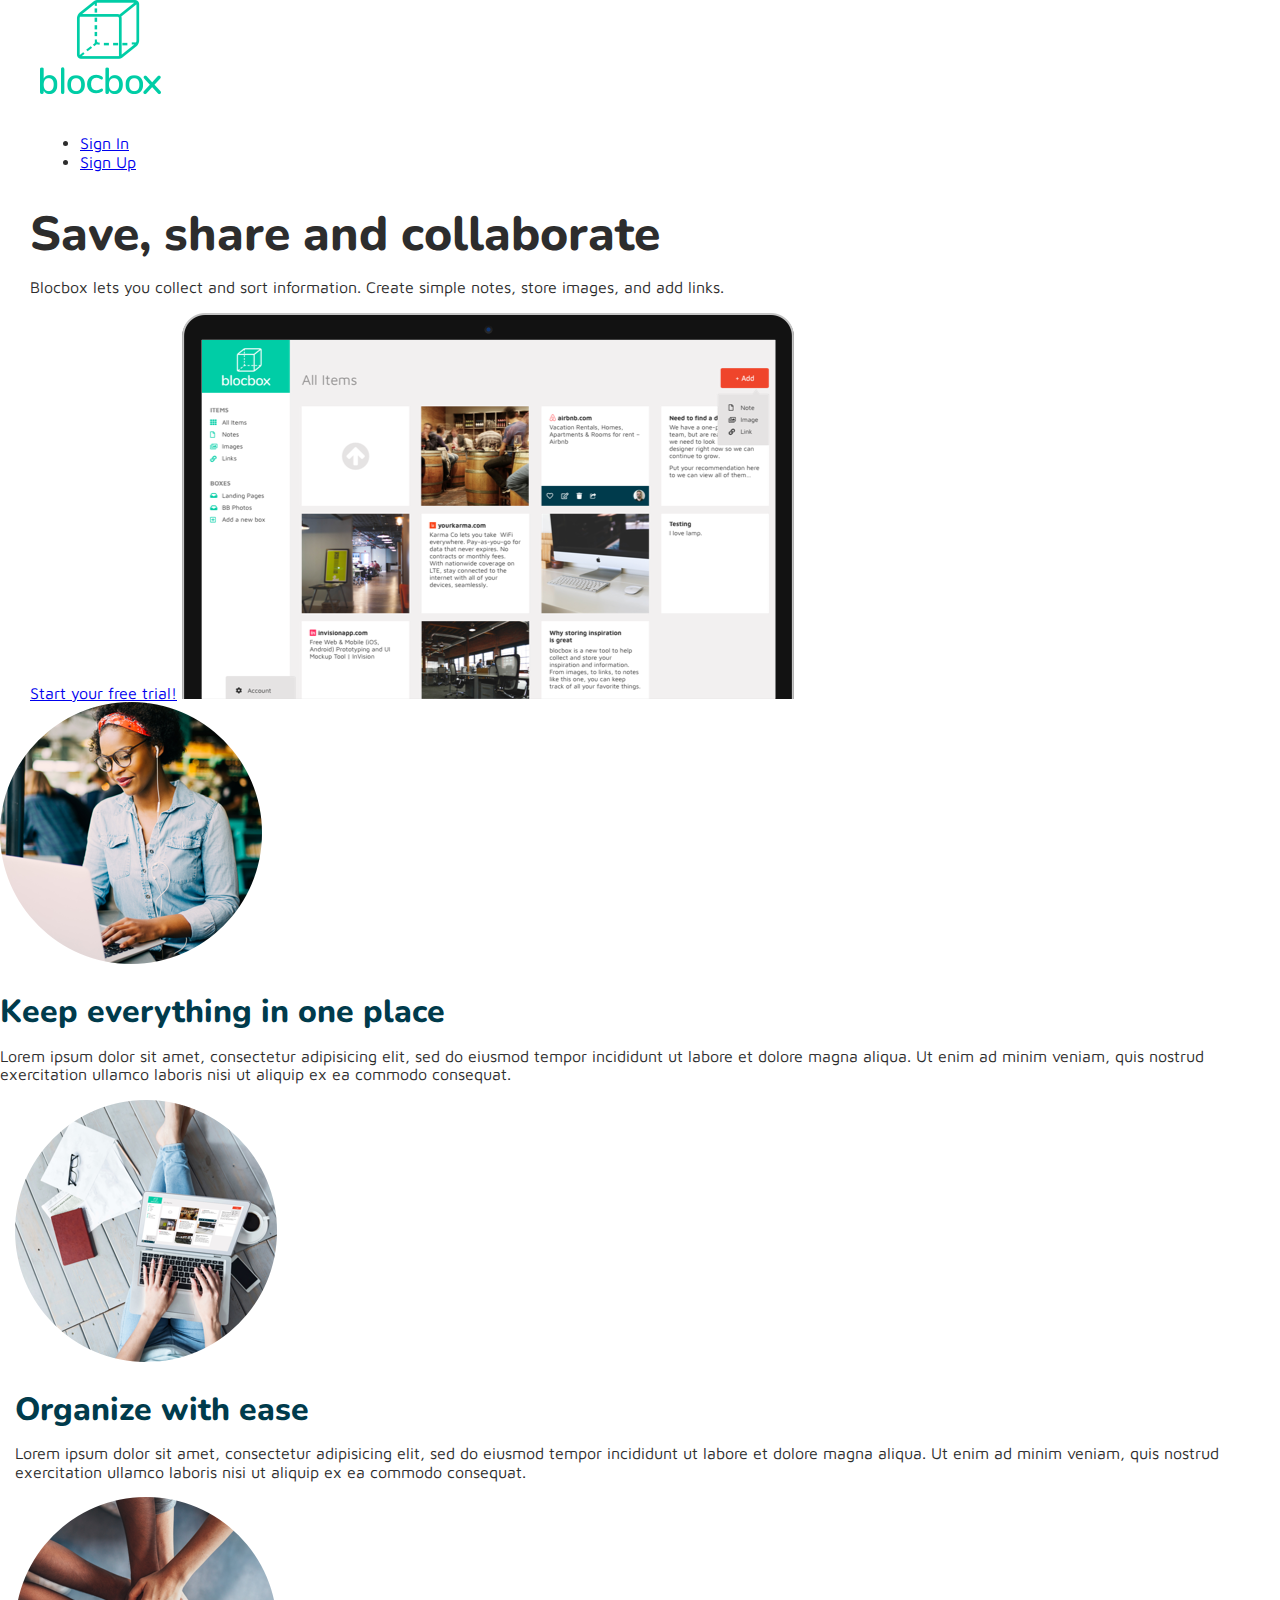
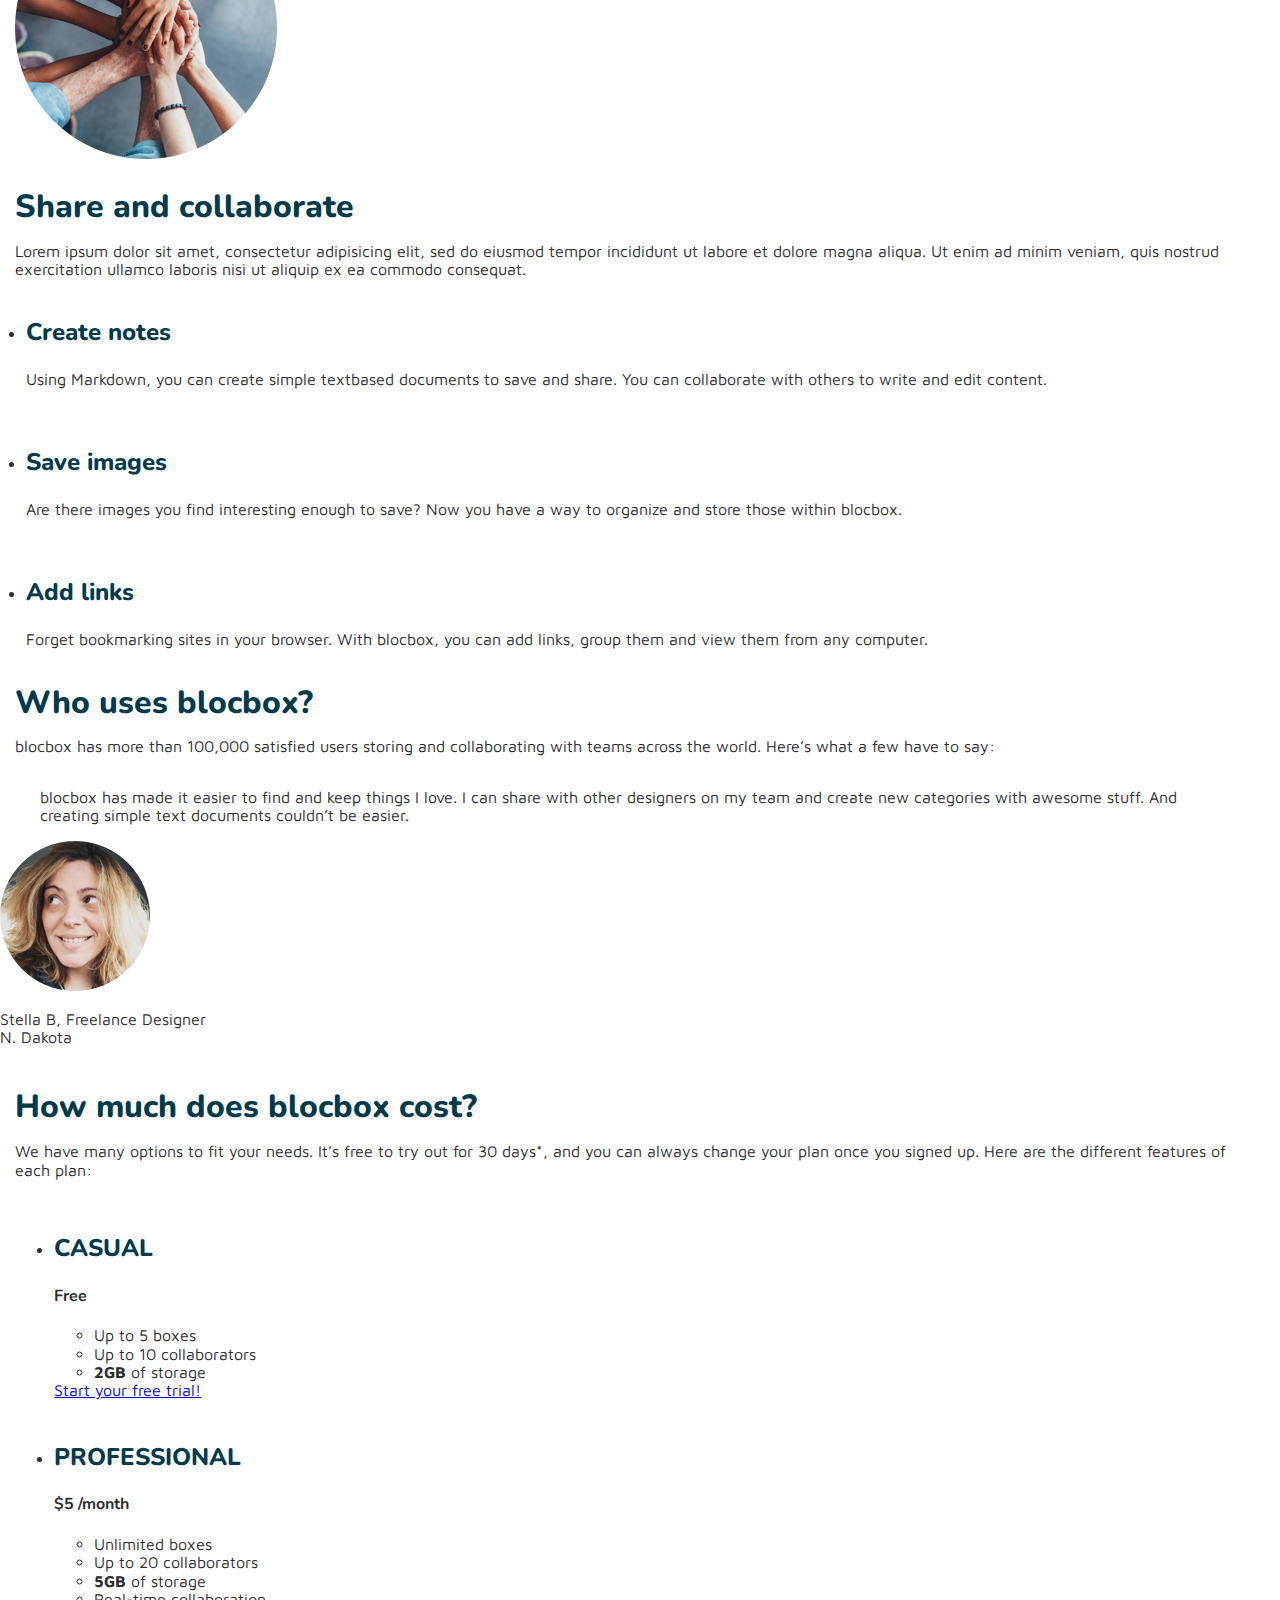
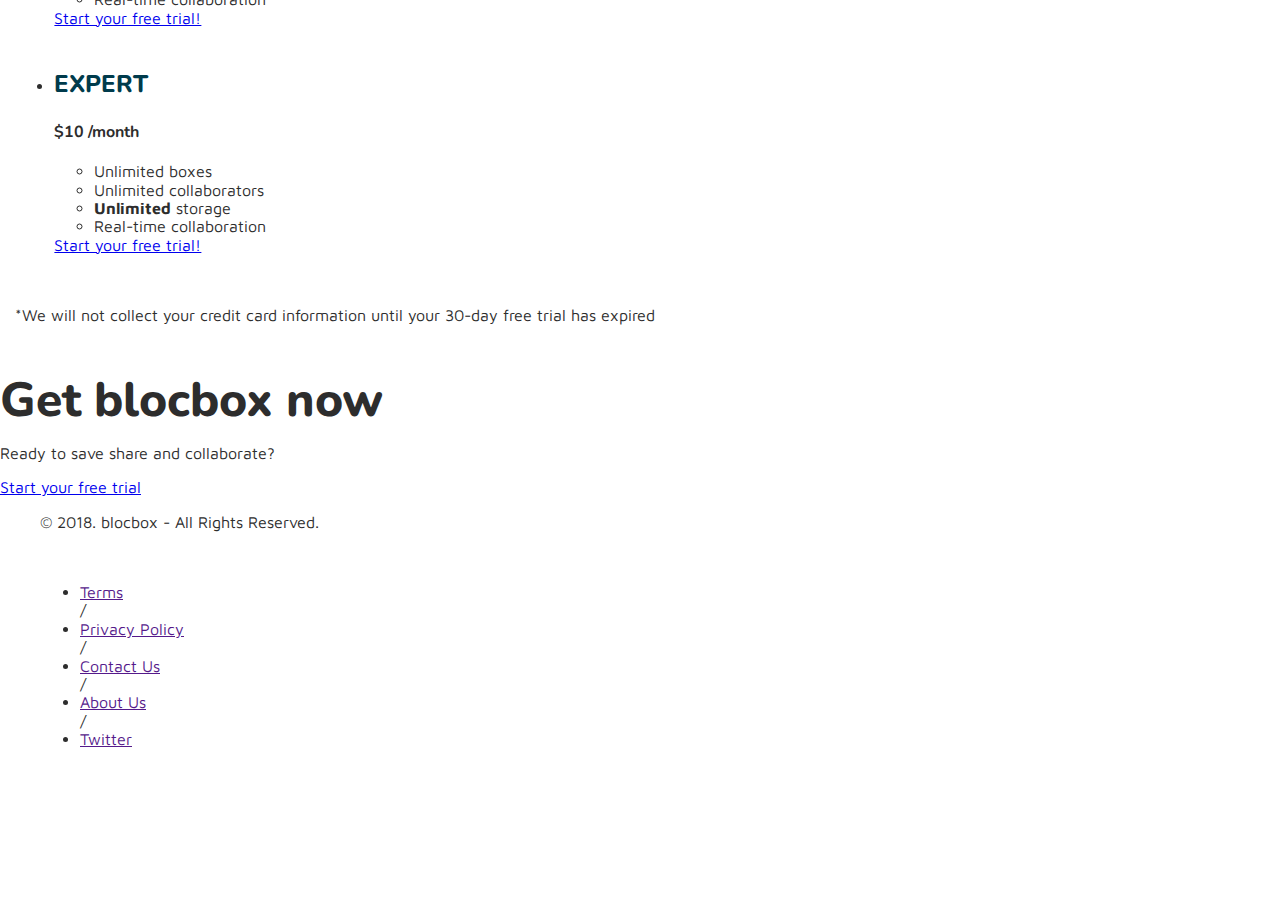
==== index.html @ eb47db84 "Assignment-29-completed-take-3" ====
<!DOCTYPE html>
<html lang="en-us">
<head>
  <meta http-equiv="X-UA-Compatible" content="IE-Edge">
  <meta name="viewport" content="width=device-width, initial-scale=1">
  <title>Save, share, and collaborate  |  Blocbox</title>
  <!-- Google fonts -->
<link href="https://fonts.googleapis.com/css?family=Maven+Pro|Nunito" rel="stylesheet">

<!-- CSS -->
<link rel="stylesheet" href="css/normalize.css">
<link rel="stylesheet" href="css/style.css">
<link rel="stylesheet" href="css/font-awesome.css">
<link rel="stylesheet" href="https://cdnjs.cloudflare.com/ajax/libs/animate.css/3.5.2/animate.min.css" integrity="sha384-OHBBOqpYHNsIqQy8hL1U+8OXf9hH6QRxi0+EODezv82DfnZoV7qoHAZDwMwEJvSw" crossorigin="anonymous">

</head>
<body>
  <header>
    <nav class="container">
      <div class="one-half">
        <a href="index.html" class="site-logo"><img src="images/site-logo.png" alt="Blocbox" /></a>
      </div>
      <div class="one-half">
        <ul>
          <li><a href="signin.html">Sign In</a></li>
          <li class="btn-outline"><a href="signup.html">Sign Up</a></li>
        </ul>
      </div>
      <div class="container hero">
        <h1 class="animated fadeIn">Save, share and collaborate</h1>
        <p>Blocbox lets you collect and sort information. Create simple notes, store images, and add links.</p>
        <a href="signup.html" class="btn">Start your free trial!</a>
        <img src="images/dashboard.png" alt="Blocbox"/>
      </div>
    </nav>
  </header>
  <main role="main">

    <!-- Benefits -->
    <section class="benefits"
      <div class="container benefits-left">
        <img src="images/benefit-1.png"/>
        <h2>Keep everything in one place</h2>
        <p>Lorem ipsum dolor sit amet, consectetur adipisicing elit, sed do eiusmod tempor incididunt ut labore et dolore magna aliqua. Ut enim ad minim veniam, quis nostrud exercitation ullamco laboris nisi ut aliquip ex ea commodo consequat.</p>
      </div>
      <div class="container benefits-right">
        <img src="images/benefit-2.png"/>
        <h2>Organize with ease</h2>
        <p>Lorem ipsum dolor sit amet, consectetur adipisicing elit, sed do eiusmod tempor incididunt ut labore et dolore magna aliqua. Ut enim ad minim veniam, quis nostrud exercitation ullamco laboris nisi ut aliquip ex ea commodo consequat.</p>
      </div>
      <div class="container benefits-right">
        <img src="images/benefit-3.png"/>
        <h2>Share and collaborate</h2>
        <p>Lorem ipsum dolor sit amet, consectetur adipisicing elit, sed do eiusmod tempor incididunt ut labore et dolore magna aliqua. Ut enim ad minim veniam, quis nostrud exercitation ullamco laboris nisi ut aliquip ex ea commodo consequat.</p>
      </div>
     </section> 

    <!-- File types -->
    <section class="file-types"
      <ul class="container">
        <li class="one-third">
          <h3>Create notes</h3>
          <p>Using Markdown, you can create simple textbased documents to save and share. You can collaborate with others to write and edit content.</p>
        </li>
        <li class="one-third">
          <h3>Save images</h3>
          <p>Are there images you find interesting enough to save? Now you have a way to organize and store those within blocbox.</p>
        </li>
        <li class="one-third">
          <h3>Add links</h3>
          <p>Forget bookmarking sites in your browser. With blocbox, you can add links, group them and view them from any computer.</p>
        </li>
      </ul>
     </section>

      <!-- Testimonial slider -->
      <section class="testimonials">
        <div class="container">
          <h2>Who uses blocbox?</h2>
          <p>blocbox has more than 100,000 satisfied users storing and collaborating with teams across the world. Here’s what a few have to say:</p>
        </div>
        <div class="testimonial">
          <blockquote>blocbox has made it easier to find and keep things I love. I can share with other designers on my team and create new categories with awesome stuff. And creating simple text documents couldn’t be easier.</blockquote>
          <img src="images/stella-b.png" alt="avatar"/>
          <p class="name">Stella B, Freelance Designer<br/>N. Dakota</p>
        </div>
      </section>

     <!-- Pricing -->
     <section class="pricing">
      <div class="container">
        <h2>How much does blocbox cost?</h2>
        <p>We have many options to fit your needs. It’s free to try out for 30 days*, and you can always change your plan once you signed up. Here are the different features of each plan:</p>
      </div>
      <div class="container">
        <ul class="container">
          <li class="one-third">
            <div class="box">
              <h3>CASUAL</h3>
              <h4>Free</h4>
              <ul>
                <li>Up to 5 boxes</li>
                <li>Up to 10 collaborators</li>
                <li><strong>2GB</strong> of storage</li>
              </ul>
              <a href="signup.html" class="btn">Start your free trial!</a>
            </div>
          </li>
          <li class="one-third">
            <div class="box middle">
              <h3>PROFESSIONAL</h3>
              <h4><span>$</span>5 <span class="month">/month</span></h4>
              <ul>
                <li>Unlimited boxes</li>
                <li>Up to 20 collaborators</li>
                <li><strong>5GB</strong> of storage</li>
                <li>Real-time collaboration</li>
              </ul>
              <a href="signup.html" class="btn">Start your free trial!</a>
            </div>
          </li>
        </li>
          <li class="one-third">
            <div class="box">
              <h3>EXPERT</h3>
              <h4><span>$</span>10 <span class="month">/month</span></h4>
              <ul>
                <li>Unlimited boxes</li>
                <li>Unlimited collaborators</li>
                <li><strong>Unlimited</strong> storage</li>
                <li>Real-time collaboration</li>
              </ul>
              <a href="signup.html" class="btn">Start your free trial!</a>
            </div>
          </li>
        </div>
        <div class="container">
        <p class="disclaimer">*We will not collect your credit card information until your 30-day free trial has expired</p>
      </div>
        </ul>
      </section>

<!-- new section -->
      <section class="new-section"
        <div class="container">
          <h1>Get blocbox now</h1>
          <p>Ready to save share and collaborate?</p>
          <a href="singup.hmml" class="btn">Start your free trial</a>
    </section>
  </main>


  <!-- footer -->
  <footer>
    <div class="container footer-nav-block">
      <div class="left-footer-block one-third">
        <p class="copyright-block">&copy; 2018. <strong>blocbox</strong> - All Rights Reserved.</p>
      </div>
      <nav class="link-block middle-footer-block one-third">
        <ul>
          <li><a href="">Terms</a></li> /
          <li><a href="">Privacy Policy</a></li> /
          <li><a href="">Contact Us</a></li> /
          <li><a href="">About Us</a></li> /
          <li><a href="">Twitter</a></li>
        </ul>
      </nav>
      <div class="right-footer-clock one-third">
        <img class="logo" src="images/site-logo-white.png" alt="blocbox"/>
      </div>
    </div>
  </footer>
  </footer>
</body>
</html>
---- css/style.css ----
html, body {
  overflow-x:hidden;
}
body {
  font-family: "Maven Pro", Helvetica, Arial, sans-serif;
  color: #2D2D2D;
}

h1, h2, h3, h4, h5, h6 {
  font-family: "Nunito", Helvetica, Arial, sans-serif;
}

h2, h3 {
color: #003B4C;
}

h1 {
  font-size: 48px;
  font-weight: 800;
  margin-bottom: 6px;
}


h2 {
  font-size: 32px;
  font-weight: 800;
  margin-bottom: 4px;
}

h3 {
  font-size: 24px;
  font-weight: 800;
}

p {
  font-size: 16px
  line-height: 19px;
  font-weight: 200;
}

/* Grid */

.container {
  margin-right: auto;
  margin-left: auto;
  padding-left: 15px;
  padding-right: 15px;
  position: relative;
}

.container:before,.container:after {
  content: "";
  display: table;
}
.container:after {
  clear: both;
}

.one-half, .one-third, .one-fourth {
  width: 96%;
  float: left;
  position: relative;
  min-height: 1px;
  margin: 0 2% 20px;
}
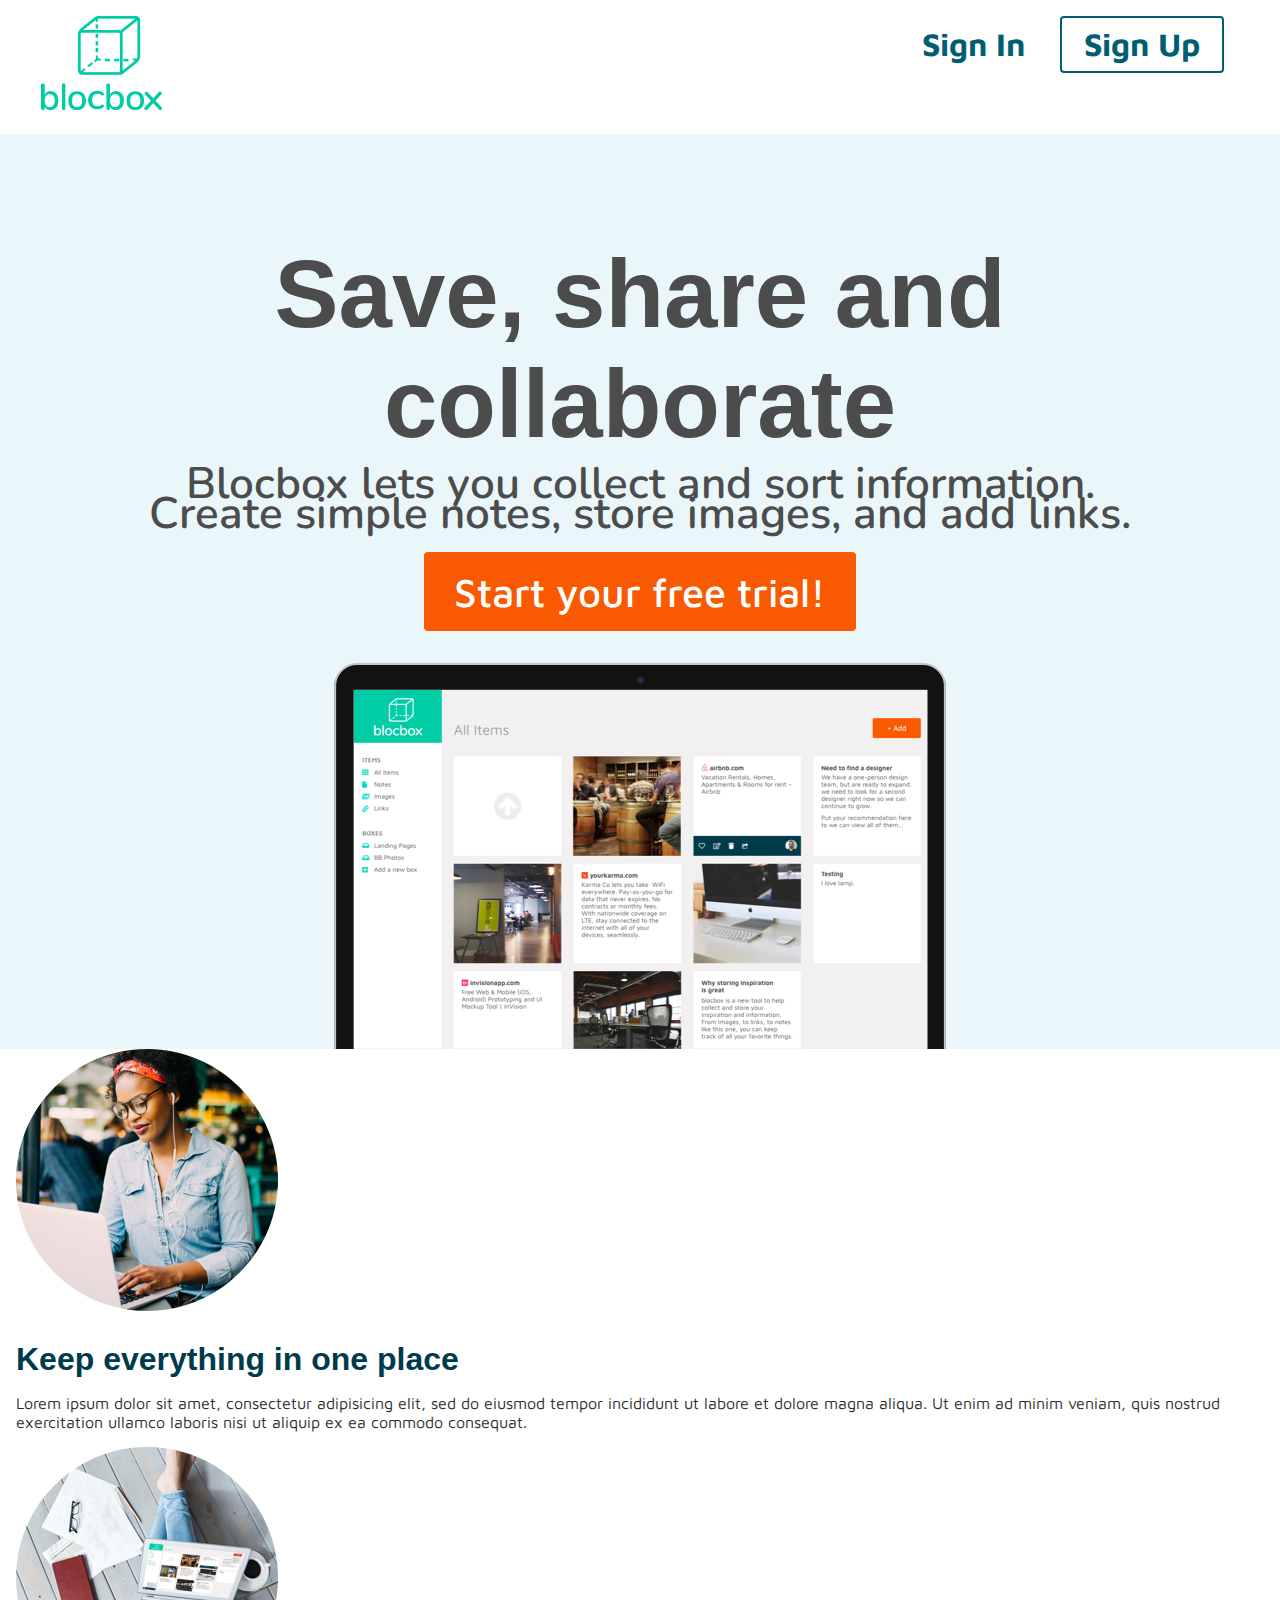
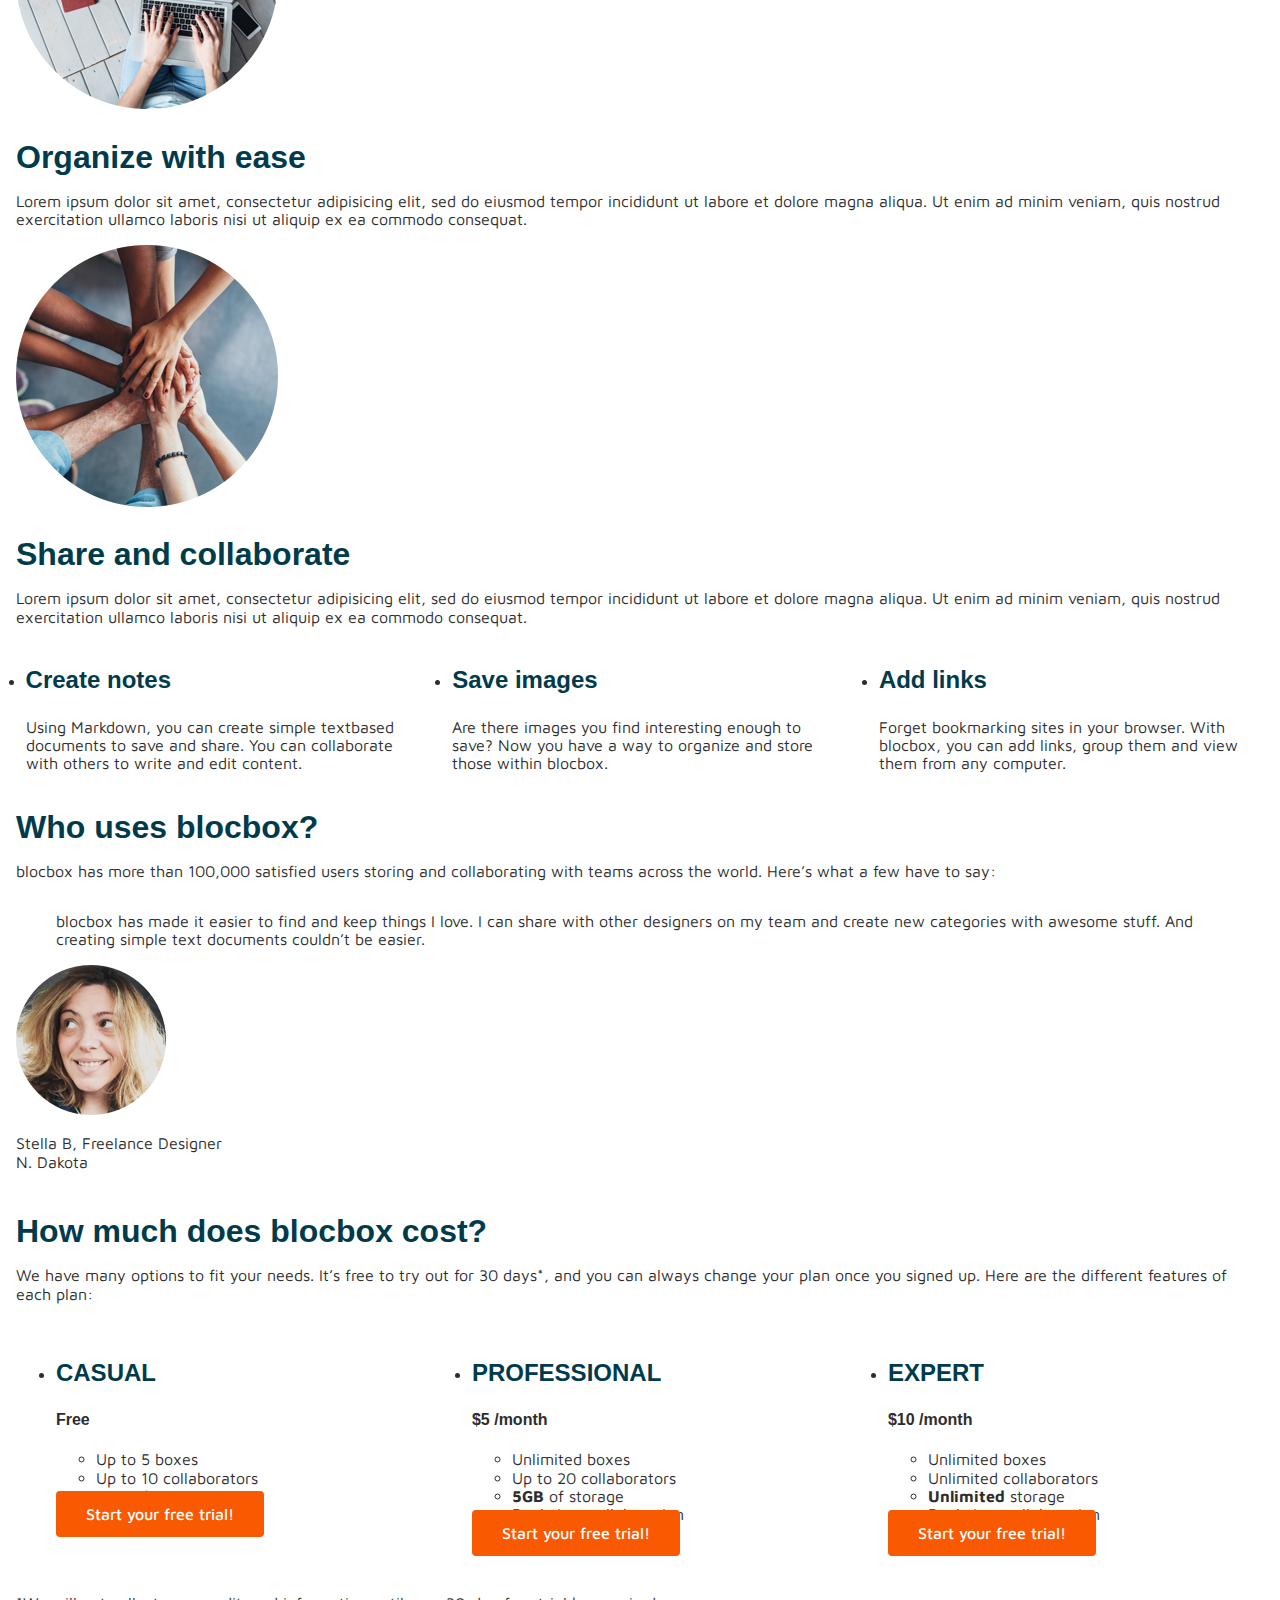
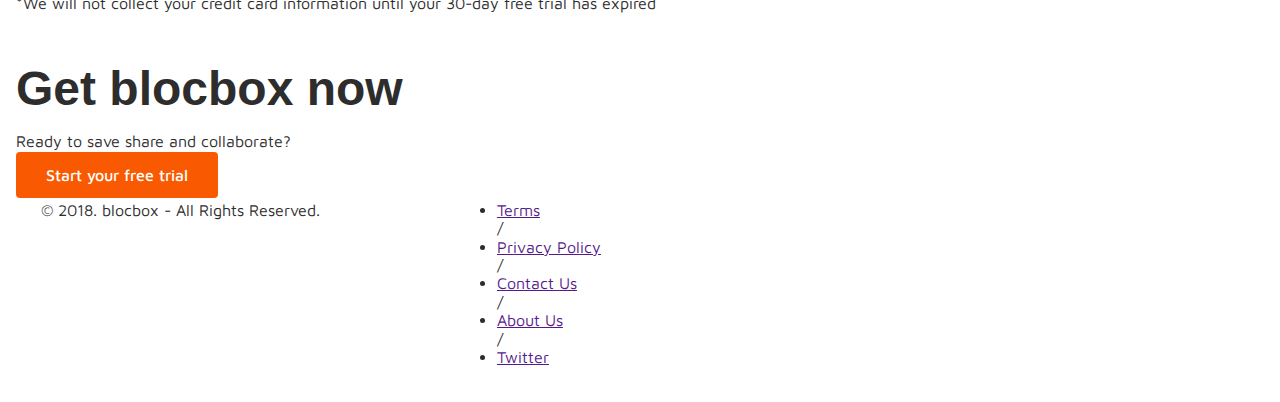
==== commit 98238b71: "Assignment-30-completed" ====
--- a/index.html
+++ b/index.html
@@ -15,6 +15,9 @@
 
 </head>
 <body>
+
+  <!--Hero -->
+
   <header>
     <nav class="container">
       <div class="one-half">
@@ -26,18 +29,24 @@
           <li class="btn-outline"><a href="signup.html">Sign Up</a></li>
         </ul>
       </div>
+     </nav>
+      
+     <div class="blue-background">
+
       <div class="container hero">
         <h1 class="animated fadeIn">Save, share and collaborate</h1>
-        <p>Blocbox lets you collect and sort information. Create simple notes, store images, and add links.</p>
-        <a href="signup.html" class="btn">Start your free trial!</a>
+        <p>Blocbox lets you collect and sort information.</br>Create simple notes, store images, and add links.</p>
+        <a href="signup.html" class="btn btn-large">Start your free trial!</a>
         <img src="images/dashboard.png" alt="Blocbox"/>
       </div>
-    </nav>
+      </div>
   </header>
+
+
   <main role="main">
 
     <!-- Benefits -->
-    <section class="benefits"
+    <section class="benefits">
       <div class="container benefits-left">
         <img src="images/benefit-1.png"/>
         <h2>Keep everything in one place</h2>
@@ -48,7 +57,7 @@
         <h2>Organize with ease</h2>
         <p>Lorem ipsum dolor sit amet, consectetur adipisicing elit, sed do eiusmod tempor incididunt ut labore et dolore magna aliqua. Ut enim ad minim veniam, quis nostrud exercitation ullamco laboris nisi ut aliquip ex ea commodo consequat.</p>
       </div>
-      <div class="container benefits-right">
+      <div class="container benefits-left">
         <img src="images/benefit-3.png"/>
         <h2>Share and collaborate</h2>
         <p>Lorem ipsum dolor sit amet, consectetur adipisicing elit, sed do eiusmod tempor incididunt ut labore et dolore magna aliqua. Ut enim ad minim veniam, quis nostrud exercitation ullamco laboris nisi ut aliquip ex ea commodo consequat.</p>
@@ -79,7 +88,7 @@
           <h2>Who uses blocbox?</h2>
           <p>blocbox has more than 100,000 satisfied users storing and collaborating with teams across the world. Here’s what a few have to say:</p>
         </div>
-        <div class="testimonial">
+        <div class="container testimonial">
           <blockquote>blocbox has made it easier to find and keep things I love. I can share with other designers on my team and create new categories with awesome stuff. And creating simple text documents couldn’t be easier.</blockquote>
           <img src="images/stella-b.png" alt="avatar"/>
           <p class="name">Stella B, Freelance Designer<br/>N. Dakota</p>
@@ -141,11 +150,12 @@
       </section>
 
 <!-- new section -->
-      <section class="new-section"
+      <section class="new-section">
         <div class="container">
           <h1>Get blocbox now</h1>
           <p>Ready to save share and collaborate?</p>
           <a href="singup.hmml" class="btn">Start your free trial</a>
+        </div>
     </section>
   </main>
 
--- a/css/style.css
+++ b/css/style.css
@@ -7,7 +7,7 @@
 }
 
 h1, h2, h3, h4, h5, h6 {
-  font-family: "Nunito", Helvetica, Arial, sans-serif;
+  font-family: "Nunito-bold", Helvetica, Arial, sans-serif;
 }
 
 h2, h3 {
@@ -16,20 +16,17 @@
 
 h1 {
   font-size: 48px;
-  font-weight: 800;
   margin-bottom: 6px;
 }
 
 
 h2 {
   font-size: 32px;
-  font-weight: 800;
   margin-bottom: 4px;
 }
 
 h3 {
   font-size: 24px;
-  font-weight: 800;
 }
 
 p {
@@ -62,4 +59,142 @@
   position: relative;
   min-height: 1px;
   margin: 0 2% 20px;
-}+}
+
+/* Media Queries */
+@media (min-width: 768px) {
+  .container {
+    width: 750px;
+  }
+}
+
+@media (min-width: 992px) {
+  .container {
+    width: 970px;
+  }
+  .one-half {
+    width: 46%;
+  }
+  .one-third {
+    width: 29.33333%;
+  }
+  .one-fourth {
+    width: 21%;
+  }
+}
+
+@media (min-width: 1200px) {
+  .container {
+    width: 1170px;
+  }
+}
+
+/* Header */
+
+header .hero {
+  color: #4C4C4C;
+}
+
+ header nav {
+   padding:1em 0 0 0;
+ }
+ header nav ul {
+   display:inline;
+   text-align: right;
+   float:right;
+   margin:0;
+ }
+ header nav ul > li {
+   list-style-type: none;
+   display: inline-block;
+   margin:0 15px;
+   font-weight: 700;
+ }
+ header nav ul > li.btn-outline {
+   padding:8px 22px;
+   border:2px solid #005E72;
+   border-radius: 4px;
+ }
+ header nav ul > li.btn-outline:hover {
+   background:#005E72;
+ }
+ header nav ul > li > a {
+   color:#005E72;
+   text-decoration: none;
+ }
+ header nav ul > li.btn-outline:hover > a {
+   color:#FFFFFF;
+ }
+
+ header .hero {
+  text-align: center;
+  display: block;
+  position: relative;
+}
+
+header .hero p {
+  font-family: "Nunito", Helvetica, Arial, sans-serif;
+  font-size: 22px;
+  line-height: 30px;
+  font-weight: 600;
+  margin: 10px 0 40px;
+}
+
+header .hero img {
+  display: block;
+  margin:3em auto 0;
+}
+
+/* Buttons */
+.btn {
+  border-radius: 4px;
+  color: #FFFFFF;
+  font-weight: 500;
+  text-decoration: none;
+  padding: 14px 30px;
+  background: #F95900;
+}
+
+/* Extra stuff I wanted */
+
+.btn:hover {
+  background: #005E72;
+}
+
+.btn-large {
+  font-size: 20px;
+  padding: 16px 30px;
+}
+
+.blue-background {
+  background: rgba(182, 228, 242, 0.3);
+  padding-top: 40px;
+}
+
+/* Would like some CSS to vertical-align:middle the sign in and sign up buttons. Tried this but couldn't quite pull it off https://codepen.io/edge0703/pen/iHJuA; */
+
+
+/* Assigment */
+@media (min-width: 1280px) {
+  .container {
+    width: 1248px;
+  }
+
+  header nav ul > li {
+    font-size: 32px;
+  }
+
+  header .hero h1 {
+    font-size: 96px;
+  }
+
+  header .hero p {
+    font-size: 44px;
+  }
+
+  header .btn-large {
+    font-size: 40px;
+  }
+  }
+
+
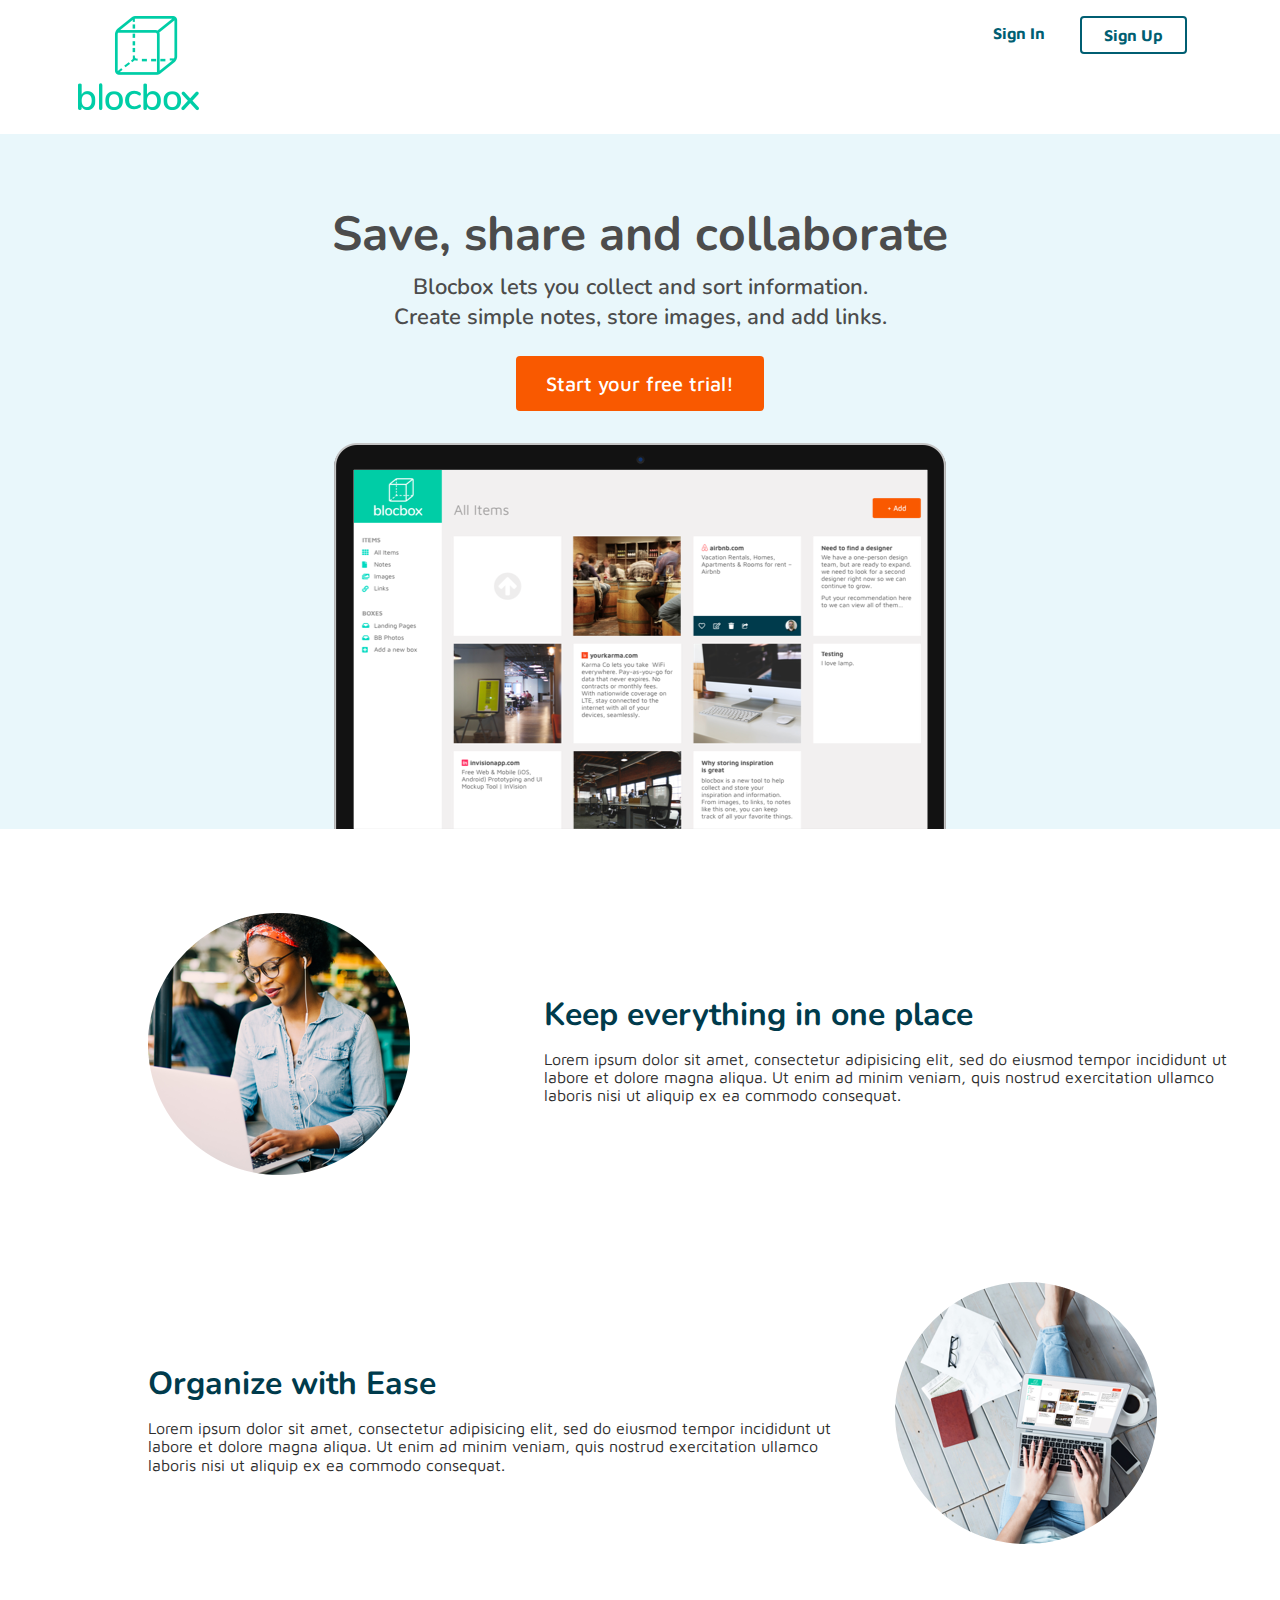
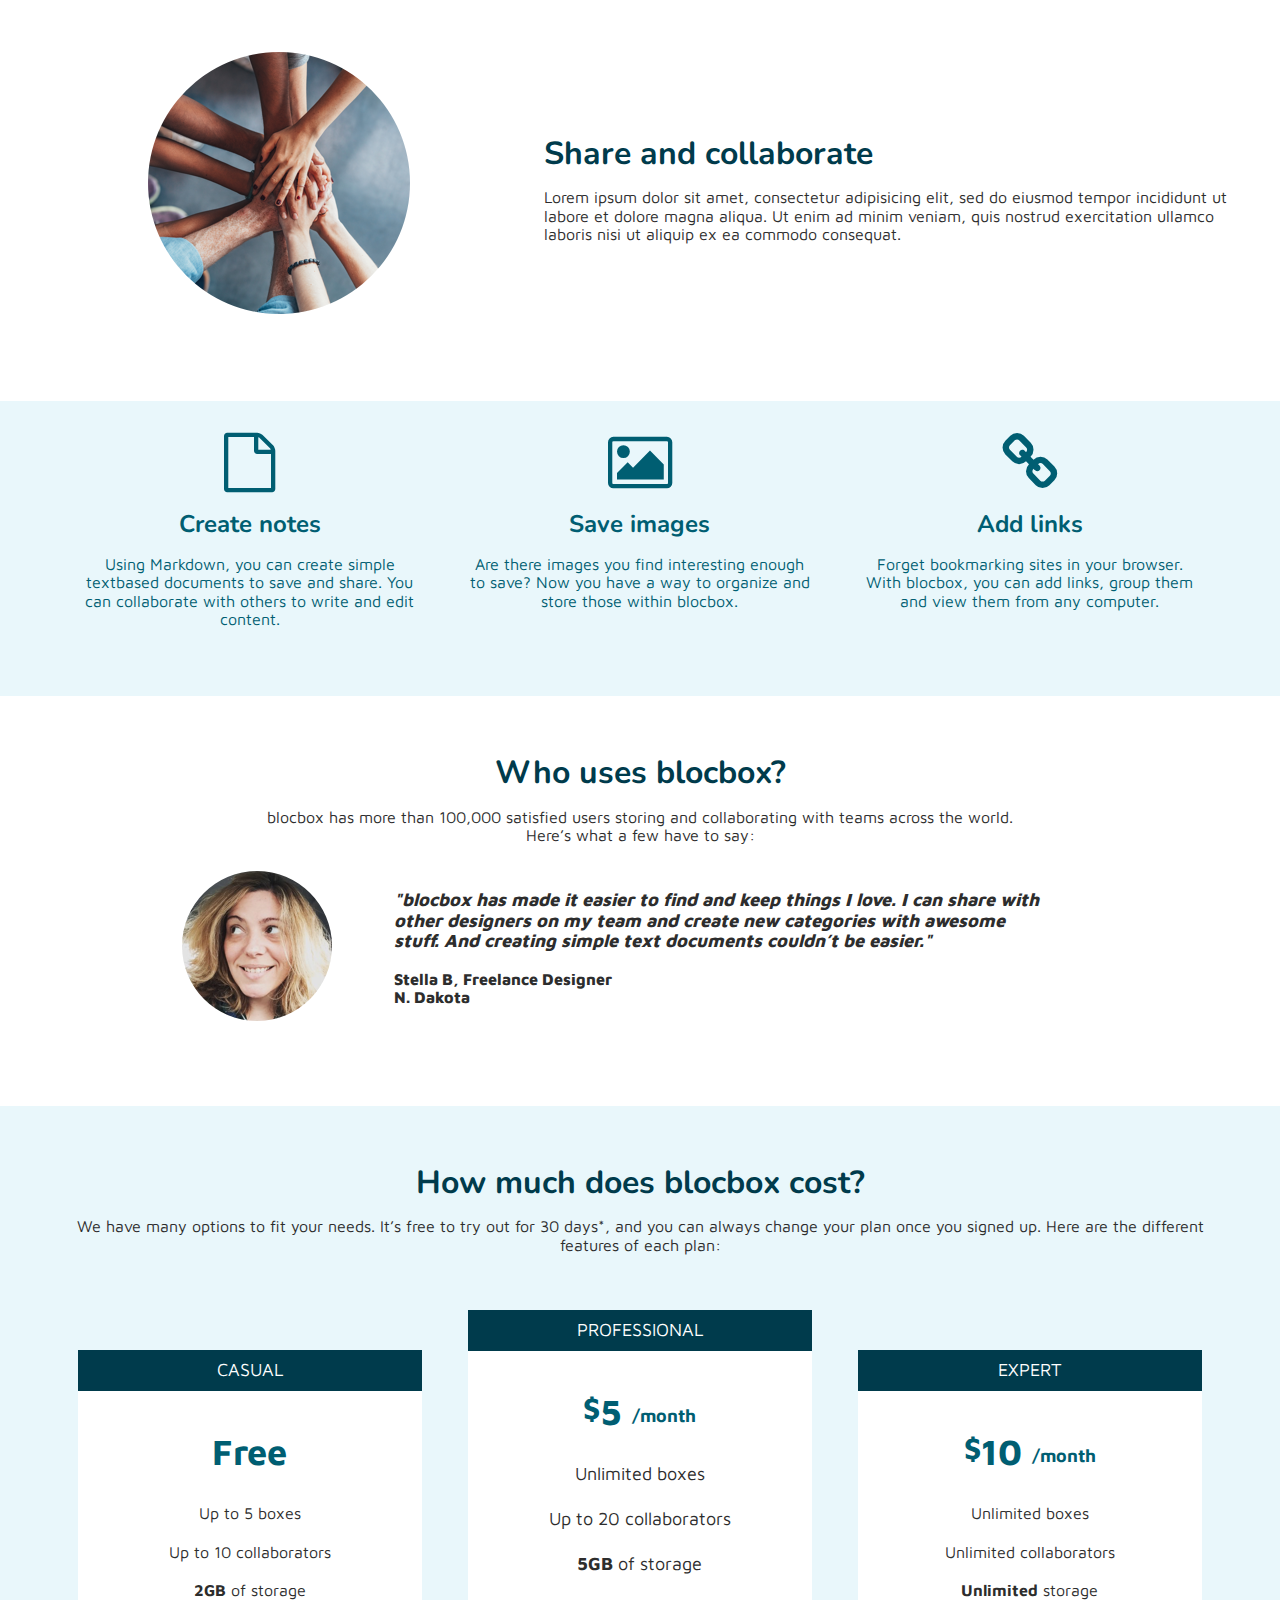
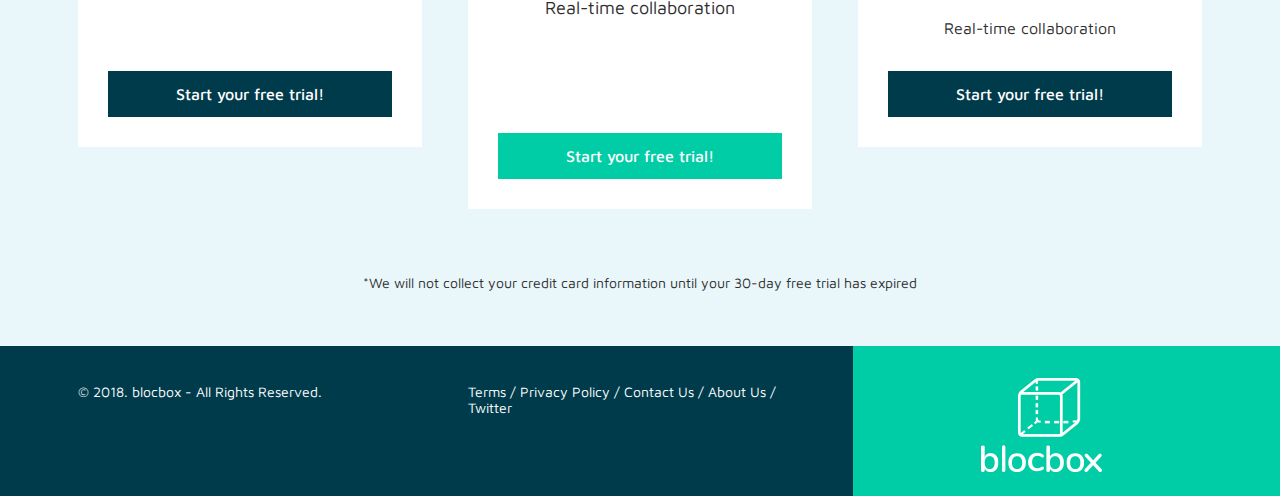
==== commit ab022c2d: "Assignment-31-completed" ====
--- a/index.html
+++ b/index.html
@@ -11,6 +11,7 @@
 <link rel="stylesheet" href="css/normalize.css">
 <link rel="stylesheet" href="css/style.css">
 <link rel="stylesheet" href="css/font-awesome.css">
+<link rel="stylesheet" href="css/font-awesome.min.css">
 <link rel="stylesheet" href="https://cdnjs.cloudflare.com/ajax/libs/animate.css/3.5.2/animate.min.css" integrity="sha384-OHBBOqpYHNsIqQy8hL1U+8OXf9hH6QRxi0+EODezv82DfnZoV7qoHAZDwMwEJvSw" crossorigin="anonymous">
 
 </head>
@@ -30,9 +31,7 @@
         </ul>
       </div>
      </nav>
-      
-     <div class="blue-background">
-
+     <div class="header-background">
       <div class="container hero">
         <h1 class="animated fadeIn">Save, share and collaborate</h1>
         <p>Blocbox lets you collect and sort information.</br>Create simple notes, store images, and add links.</p>
@@ -47,35 +46,53 @@
 
     <!-- Benefits -->
     <section class="benefits">
-      <div class="container benefits-left">
+      <div class="container benefits-block">
+        <div class="float-img">
         <img src="images/benefit-1.png"/>
+        </div>
+        <div class="float-txt">
         <h2>Keep everything in one place</h2>
         <p>Lorem ipsum dolor sit amet, consectetur adipisicing elit, sed do eiusmod tempor incididunt ut labore et dolore magna aliqua. Ut enim ad minim veniam, quis nostrud exercitation ullamco laboris nisi ut aliquip ex ea commodo consequat.</p>
-      </div>
-      <div class="container benefits-right">
+        </div>
+      </div>
+
+      <div class="container benefits-block">
+       <div class="float-txt">
+        <h2>Organize with Ease</h2>
+        <p>Lorem ipsum dolor sit amet, consectetur adipisicing elit, sed do eiusmod tempor incididunt ut labore et dolore magna aliqua. Ut enim ad minim veniam, quis nostrud exercitation ullamco laboris nisi ut aliquip ex ea commodo consequat.</p>
+        </div>
+         <div class="float-img">
         <img src="images/benefit-2.png"/>
-        <h2>Organize with ease</h2>
-        <p>Lorem ipsum dolor sit amet, consectetur adipisicing elit, sed do eiusmod tempor incididunt ut labore et dolore magna aliqua. Ut enim ad minim veniam, quis nostrud exercitation ullamco laboris nisi ut aliquip ex ea commodo consequat.</p>
-      </div>
-      <div class="container benefits-left">
+        </div>
+      </div>
+
+  
+      <div class="container benefits-block">
+        <div class="float-img">
         <img src="images/benefit-3.png"/>
+        </div>
+        <div class="float-txt">
         <h2>Share and collaborate</h2>
         <p>Lorem ipsum dolor sit amet, consectetur adipisicing elit, sed do eiusmod tempor incididunt ut labore et dolore magna aliqua. Ut enim ad minim veniam, quis nostrud exercitation ullamco laboris nisi ut aliquip ex ea commodo consequat.</p>
+        </div>
       </div>
      </section> 
 
     <!-- File types -->
-    <section class="file-types"
+    <section class="file-types">
       <ul class="container">
         <li class="one-third">
+          <i class="fa fa-file-o"></i>
           <h3>Create notes</h3>
           <p>Using Markdown, you can create simple textbased documents to save and share. You can collaborate with others to write and edit content.</p>
         </li>
         <li class="one-third">
+          <i class="fa fa-picture-o"></i>
           <h3>Save images</h3>
           <p>Are there images you find interesting enough to save? Now you have a way to organize and store those within blocbox.</p>
         </li>
         <li class="one-third">
+          <i class="fa fa-link"></i>
           <h3>Add links</h3>
           <p>Forget bookmarking sites in your browser. With blocbox, you can add links, group them and view them from any computer.</p>
         </li>
@@ -85,14 +102,20 @@
       <!-- Testimonial slider -->
       <section class="testimonials">
         <div class="container">
+          <div class="testimonial-block">
           <h2>Who uses blocbox?</h2>
-          <p>blocbox has more than 100,000 satisfied users storing and collaborating with teams across the world. Here’s what a few have to say:</p>
-        </div>
-        <div class="container testimonial">
-          <blockquote>blocbox has made it easier to find and keep things I love. I can share with other designers on my team and create new categories with awesome stuff. And creating simple text documents couldn’t be easier.</blockquote>
-          <img src="images/stella-b.png" alt="avatar"/>
+          <p>blocbox has more than 100,000 satisfied users storing and collaborating with teams across the world.<br>Here’s what a few have to say:</p>
+
+
+          <div class="testimonial-img"><img src="images/stella-b.png" alt="avatar"/></div>
+          
+          <div class="testimonial-txt">
+          <p id="quote"><em>"blocbox has made it easier to find and keep things I love. I can share with other designers on my team and create new categories with awesome stuff. And creating simple text documents couldn’t be easier."</em></p>
           <p class="name">Stella B, Freelance Designer<br/>N. Dakota</p>
-        </div>
+          </div>
+        </div>
+        </div>
+      
       </section>
 
      <!-- Pricing -->
@@ -144,12 +167,12 @@
           </li>
         </div>
         <div class="container">
-        <p class="disclaimer">*We will not collect your credit card information until your 30-day free trial has expired</p>
+        <p class="small">*We will not collect your credit card information until your 30-day free trial has expired</p>
       </div>
         </ul>
       </section>
 
-<!-- new section -->
+<!-- new section 
       <section class="new-section">
         <div class="container">
           <h1>Get blocbox now</h1>
@@ -157,6 +180,8 @@
           <a href="singup.hmml" class="btn">Start your free trial</a>
         </div>
     </section>
+
+    -->
   </main>
 
 
--- a/css/style.css
+++ b/css/style.css
@@ -7,7 +7,7 @@
 }
 
 h1, h2, h3, h4, h5, h6 {
-  font-family: "Nunito-bold", Helvetica, Arial, sans-serif;
+  font-family: "Nunito-bold", "Nunito", Helvetica, Arial, sans-serif;
 }
 
 h2, h3 {
@@ -83,13 +83,21 @@
   }
 }
 
+
 @media (min-width: 1200px) {
   .container {
     width: 1170px;
   }
 }
 
+
 /* Header */
+
+.header-background {
+  background: rgba(182, 228, 242, 0.3);
+  background-size: cover;
+  padding-top: 40px;
+}
 
 header .hero {
   color: #4C4C4C;
@@ -98,6 +106,7 @@
  header nav {
    padding:1em 0 0 0;
  }
+
  header nav ul {
    display:inline;
    text-align: right;
@@ -114,6 +123,7 @@
    padding:8px 22px;
    border:2px solid #005E72;
    border-radius: 4px;
+   vertical-align: middle;
  }
  header nav ul > li.btn-outline:hover {
    background:#005E72;
@@ -166,18 +176,13 @@
   padding: 16px 30px;
 }
 
-.blue-background {
-  background: rgba(182, 228, 242, 0.3);
-  padding-top: 40px;
-}
-
 /* Would like some CSS to vertical-align:middle the sign in and sign up buttons. Tried this but couldn't quite pull it off https://codepen.io/edge0703/pen/iHJuA; */
 
 
 /* Assigment */
-@media (min-width: 1280px) {
+@media (min-width: 4096px) {
   .container {
-    width: 1248px;
+    width: 3932px;
   }
 
   header nav ul > li {
@@ -190,11 +195,301 @@
 
   header .hero p {
     font-size: 44px;
+    line-height: 54px;
   }
 
   header .btn-large {
     font-size: 40px;
   }
   }
-
-
+ 
+ /* Benefits */
+ 
+.benefits {
+  padding: 2em 0;
+}
+
+.benefits-block {
+  position: relative;
+  padding-left: 10%;
+  padding-right: 10%;
+  padding-top: 2em;
+  padding-bottom: 2em;
+  align-content: left;
+
+}
+
+.float-img {
+    display: inline-block;
+    width: 30%;
+    margin: 20px;
+    vertical-align: middle;
+}
+
+.float-txt {
+    display: inline-block;
+    width: 60%;
+    margin: 20px;
+    vertical-align: middle;
+}
+
+.benefits-block p, h2 {
+  text-align: left;
+
+}
+
+
+
+  /* File Types */
+
+  .file-types {
+    text-align: center;
+    display: block;
+    position: relative;
+    background: rgba(182, 228, 242, 0.3);
+    background-size: cover;
+  }
+
+  .file-types ul {
+    margin: 0 auto;
+    padding: 2em 1em;
+  }
+
+  .file-types ul li  {
+    list-style-type: none;
+    display: inline-block;
+    text-align: center;
+  }
+
+  .file-types i {
+    color: rgba(0, 94, 114, 60);
+    font-size: 60px;
+    margin: 0;
+  }
+
+  .file-types h3 {
+    color: #005E72;
+    line-height: 14px;
+    text-align: center;
+  }
+
+  .file-types p {
+    color: #005E72;
+  }
+
+  /* Pricing */
+
+  .pricing {
+    background: rgba(182, 228, 242, 0.3);
+    background-size: cover;
+    text-align: center;
+    padding: 4em, 0;
+    margin-top: 40px;
+  }
+
+    .pricing h2 {
+    padding-top: 1em;
+    text-align: center;
+  }
+
+
+  .pricing p {
+    padding-bottom: 3em;
+  }
+
+  .pricing h3 {
+    color: #FFFFFF;
+
+  }
+
+  .pricing ul {
+    margin: 0 auto;
+    padding: 2em 0;
+  }
+
+  .pricing ul li {
+    list-style-type: none;
+  }
+  
+  .box {
+    padding: 0 15px 15px;
+    background: #FFFFFF;
+    min-height: 382px;
+    position: relative;
+    margin-top: 0;
+  }
+
+ .middle {
+    min-height: 484px;
+    margin-top: -40px;
+}
+
+.box h3 {
+  font-family: "Maven Pro", Helvetica, Arial, sans-serif;
+  font-weight: 400;
+  font-size: 18px;
+  text-transform: uppercase;
+  background: #003B4C;
+  left: 0;
+  right: 0;
+  top: 0;
+  text-align: center;
+  margin: 0 -15px 40px;
+  padding: 10px 0;
+
+}
+
+.box h4 {
+  font-family: "Maven Pro", Helvetica, Arial, sans-serif;
+  font-weight: 600px;
+  font-size: 36px;
+  color: #005E72;
+  margin: 0 0 0 0;
+
+}
+
+
+.box h4 span {
+  font-size: 30px;
+  vertical-align: top;
+}
+
+.box h4 span.month {
+  font-size: 18px;
+  vertical-align: middle;
+}
+
+.box ul li {
+  font-size: 16px;
+  margin-bottom: 20px;
+
+}
+
+.box.middle ul li {
+  font-size: 18px;
+  margin-bottom: 24px;
+  }
+
+.box .btn {
+  background-color: #003B4C;
+  border-radius: 0px;
+  position: absolute;
+  bottom: 30px;
+  left: 30px;
+  right: 30px;
+}
+
+.box.middle .btn {
+  background-color: #00CDA6;
+}
+
+.box .btn:hover {
+  background-color: #F95900;
+}
+
+.small {
+  font-size: 14px;
+  line-height: 15px;
+}
+
+/* Testimonial */
+
+.testimonial-block {
+  position: relative;
+  padding-left: 10%;
+  padding-right: 10%;
+  padding-top: 2em;
+  padding-bottom: 2em;
+  align-content: left;
+
+}
+
+.testimonial-img {
+    display: inline-block;
+    width: 20%;
+    margin: 10px;
+    vertical-align: middle;
+}
+
+.testimonial-txt {
+    display: inline-block;
+    width: 70%;
+    margin: 10px;
+    vertical-align: middle;
+    text-align: center;
+}
+
+.testimonials p {
+  text-align: center;
+}
+
+.testimonials h2 {
+  text-align: center;
+}
+
+.testimonial-txt p {
+  text-align: left;
+  font-weight: 800;
+}
+
+#quote {
+  font-size: 18px
+
+}
+
+
+ /* FOOTER */
+ footer {
+   background-color: #003B4C;
+   background-image: linear-gradient(to top,
+      #00CDA6 0%, #00CDA6 50%, #003B4C 50%, #003B4C 100%);
+   color: #FFFFFF;
+   height: 150px;
+   position: relative;
+   overflow: hidden;
+   z-index: 0;
+ }
+ footer p, footer nav ul {
+   font-size:14px;
+   font-weight:100;
+   text-align: center;
+   margin: 10px auto 0;
+ }
+ footer nav ul li {
+   list-style-type: none;
+   display: inline;
+ }
+ footer nav ul li a {
+   color:#FFFFFF;
+   text-decoration: none;
+ }
+ footer .right-footer-block {
+   background-color: transparent;
+ }
+ footer .logo{
+   padding: 2.35em 0;
+   margin: 0 auto;
+   display: block;
+ }
+
+
+
+  @media (min-width: 992px) {
+   footer {
+     background-color: #3498DB;
+     background-image: linear-gradient(to left,
+        #00CDA6 0%, #00CDA6 33.33337%, #003B4C 33.33337%, #003B4C 100%);
+     height: 150px;
+   }
+   footer p, footer nav ul{
+     padding: 2em 0;
+     text-align: left;
+   }
+   footer .right-footer-block {
+     background-color: #3498DB;
+   }
+   footer .logo{
+     padding: 2em 0 2em 1.5em;
+   
+/* Overrides  */
+
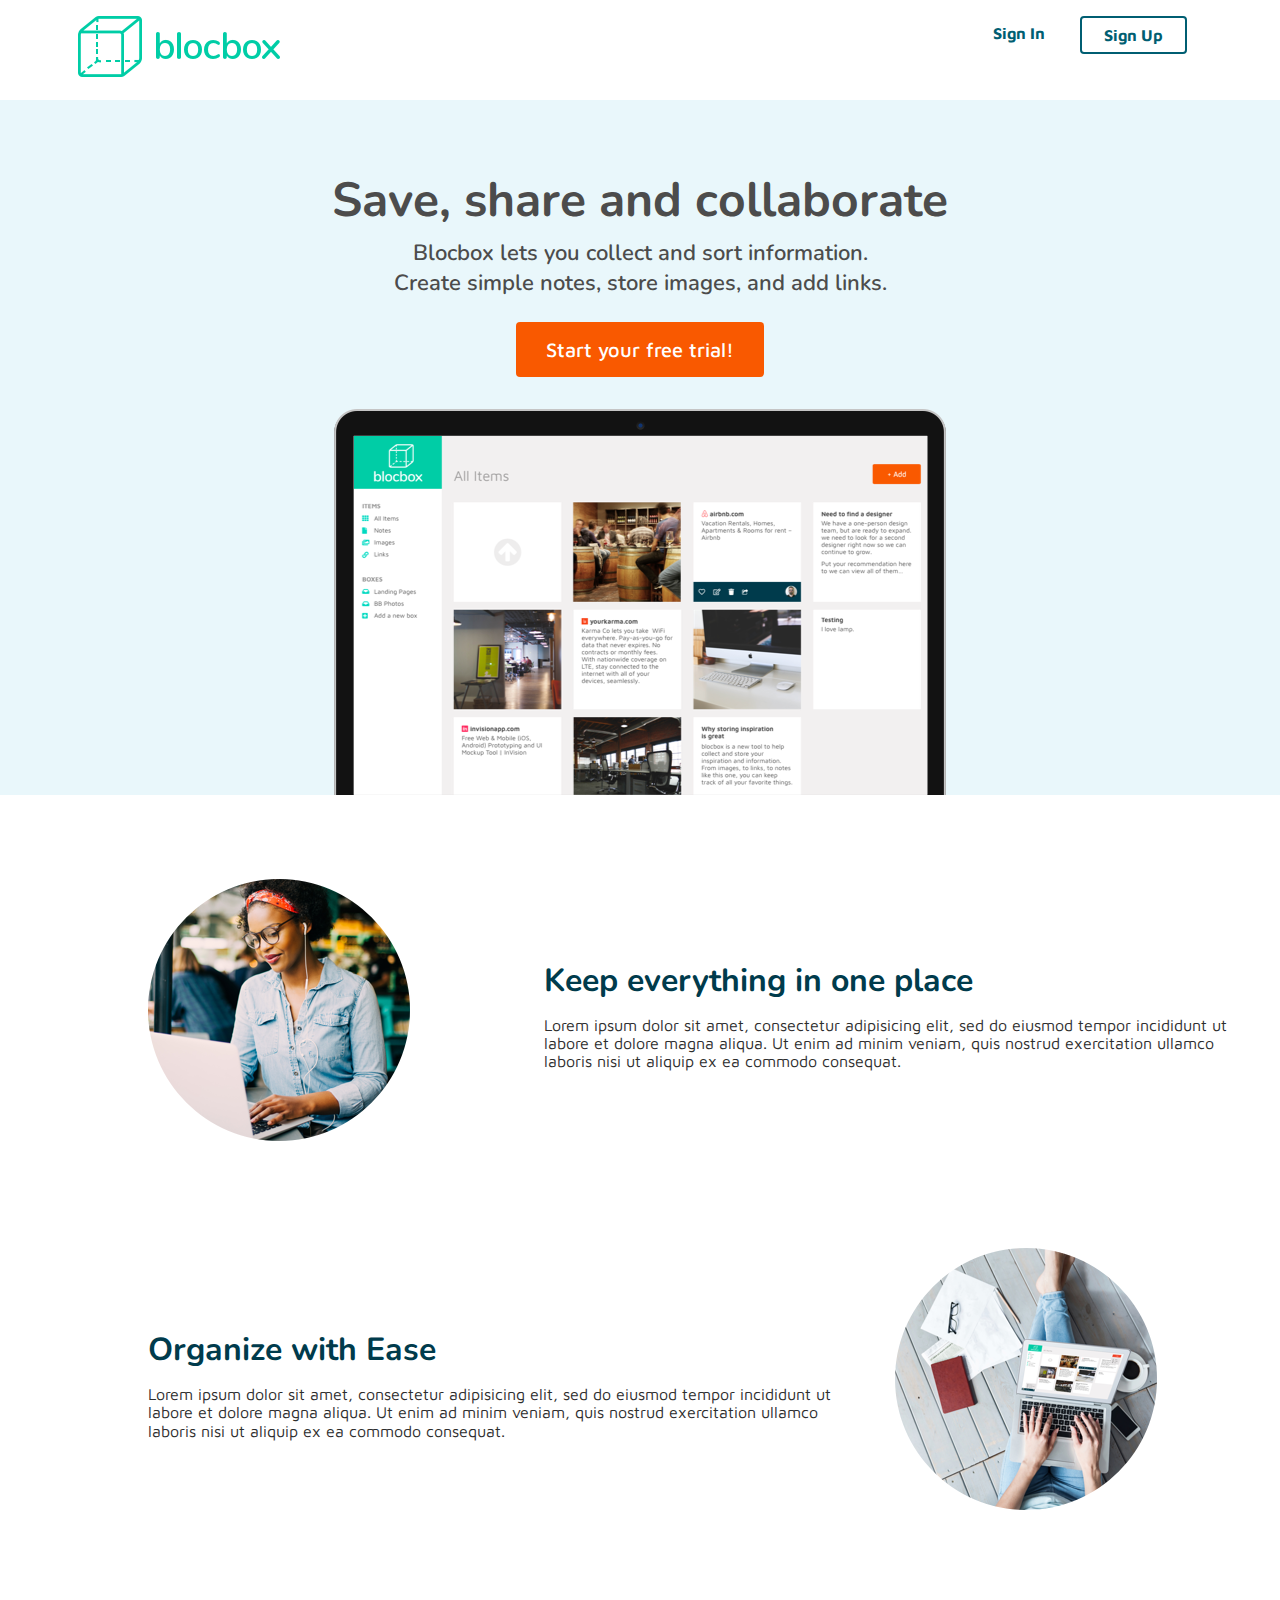
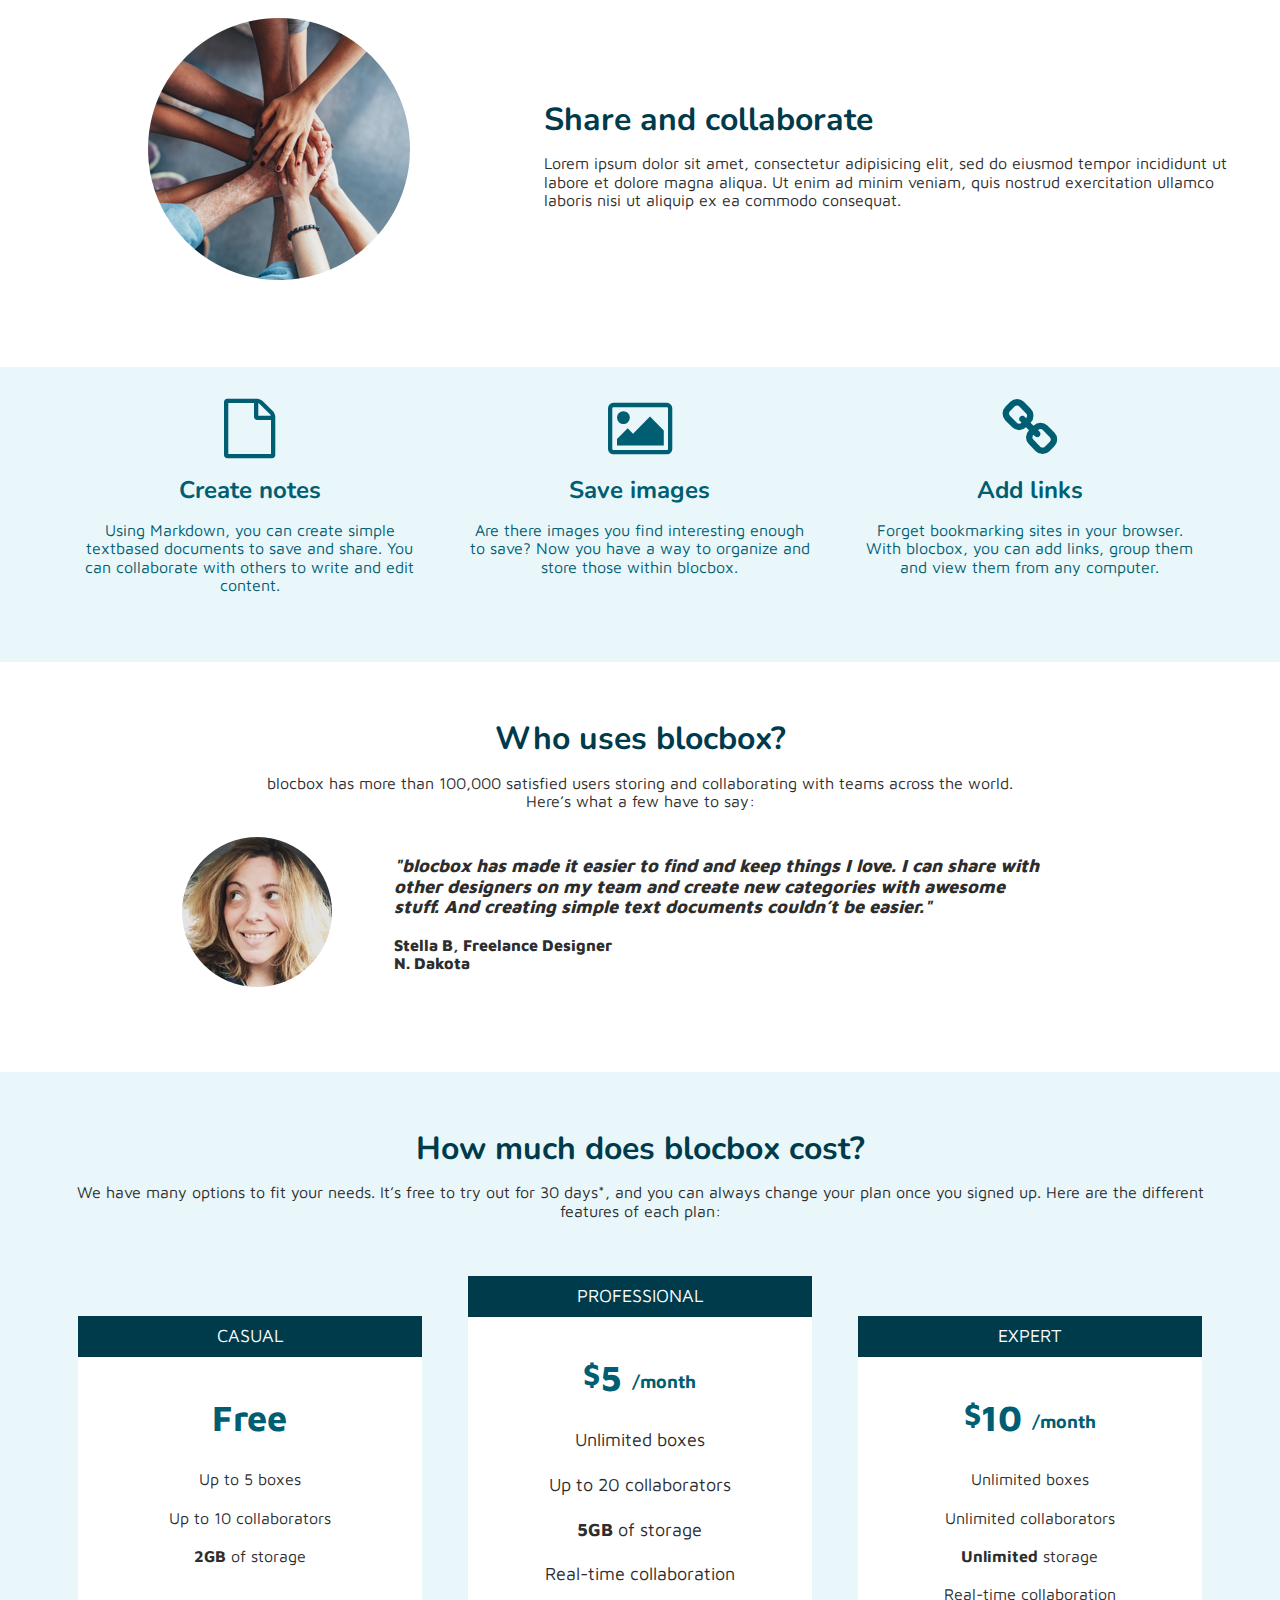
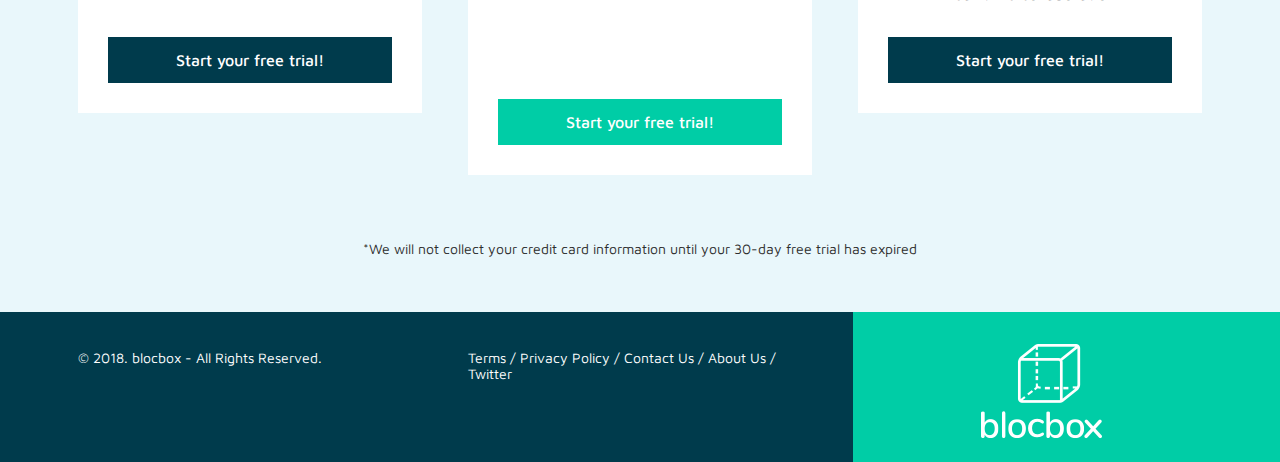
==== commit 22ae475a: "Assignment-31-complete-new-logo" ====
--- a/index.html
+++ b/index.html
@@ -22,13 +22,14 @@
   <header>
     <nav class="container">
       <div class="one-half">
-        <a href="index.html" class="site-logo"><img src="images/site-logo.png" alt="Blocbox" /></a>
+        <a href="index.html" class="site-logo"><img src="images/site-logo-2.png" alt="Blocbox" /></a>
       </div>
       <div class="one-half">
         <ul>
           <li><a href="signin.html">Sign In</a></li>
           <li class="btn-outline"><a href="signup.html">Sign Up</a></li>
         </ul>
+      </div>
       </div>
      </nav>
      <div class="header-background">
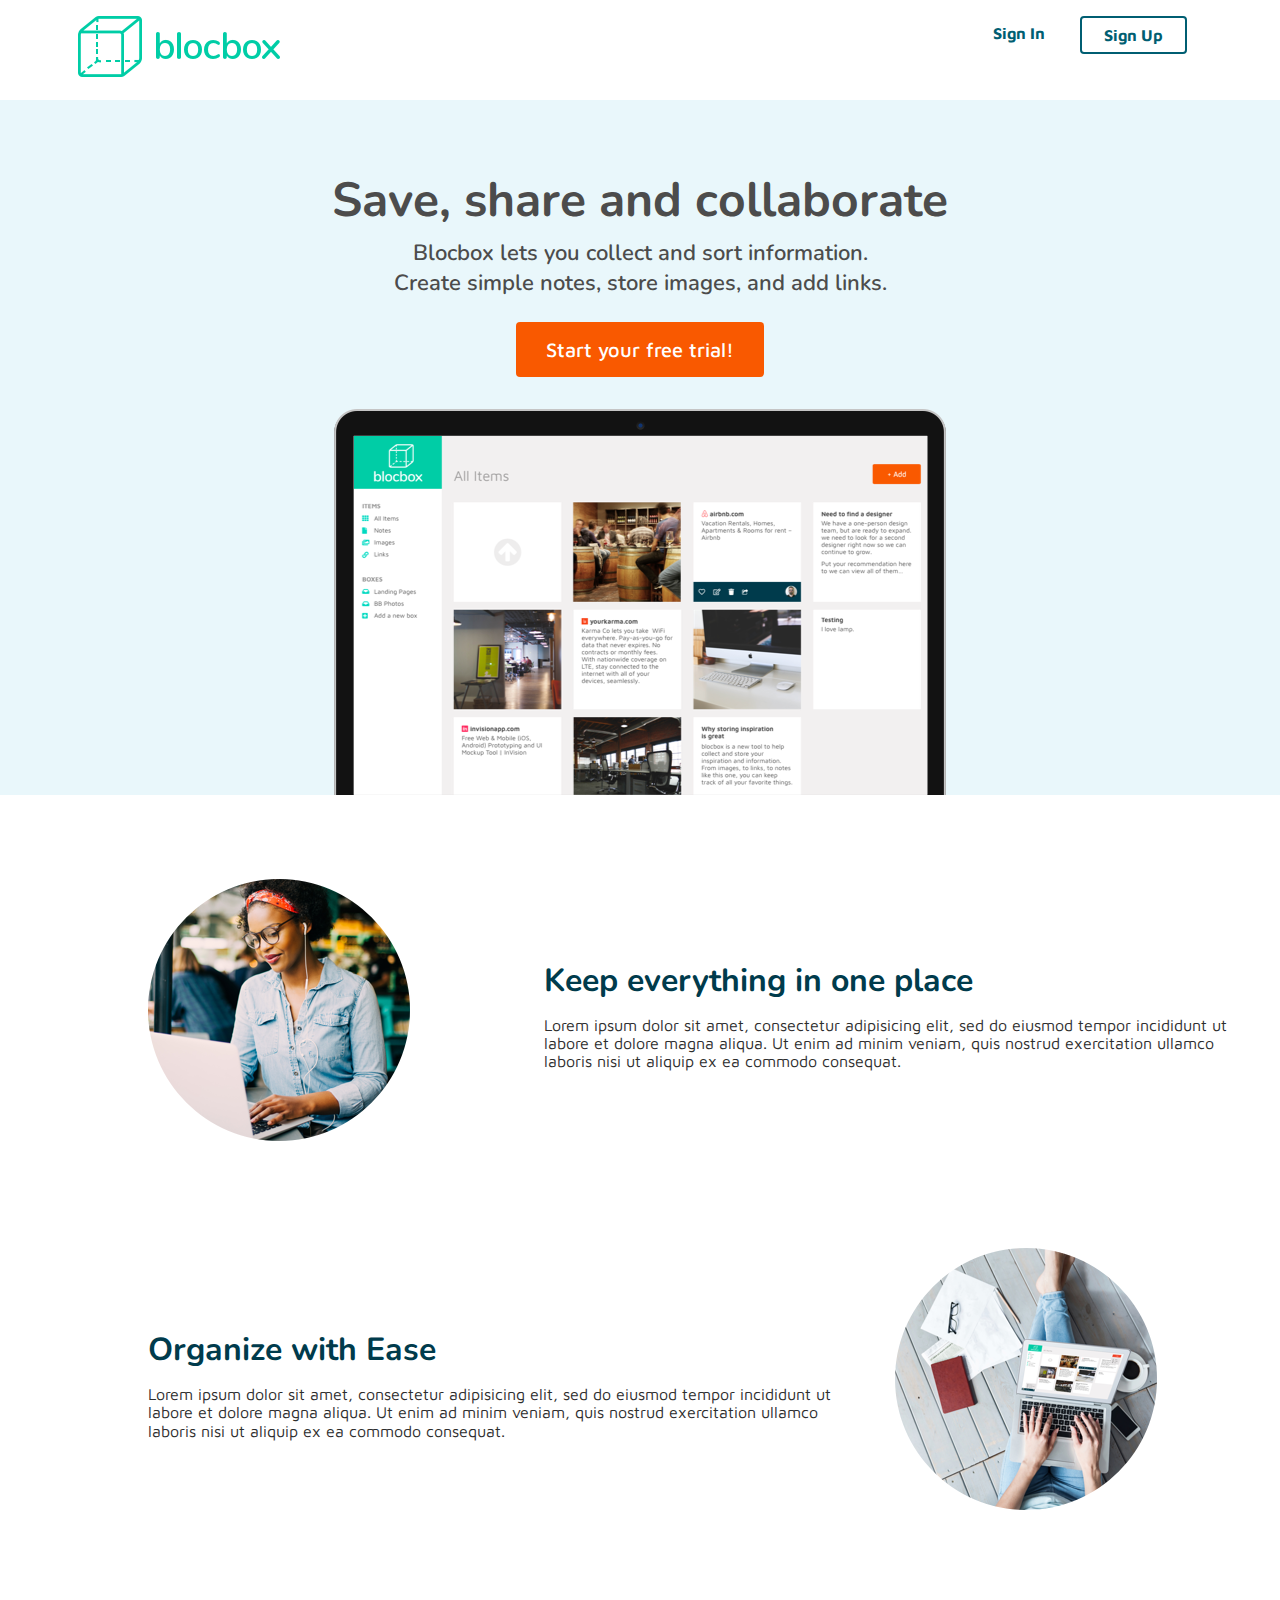
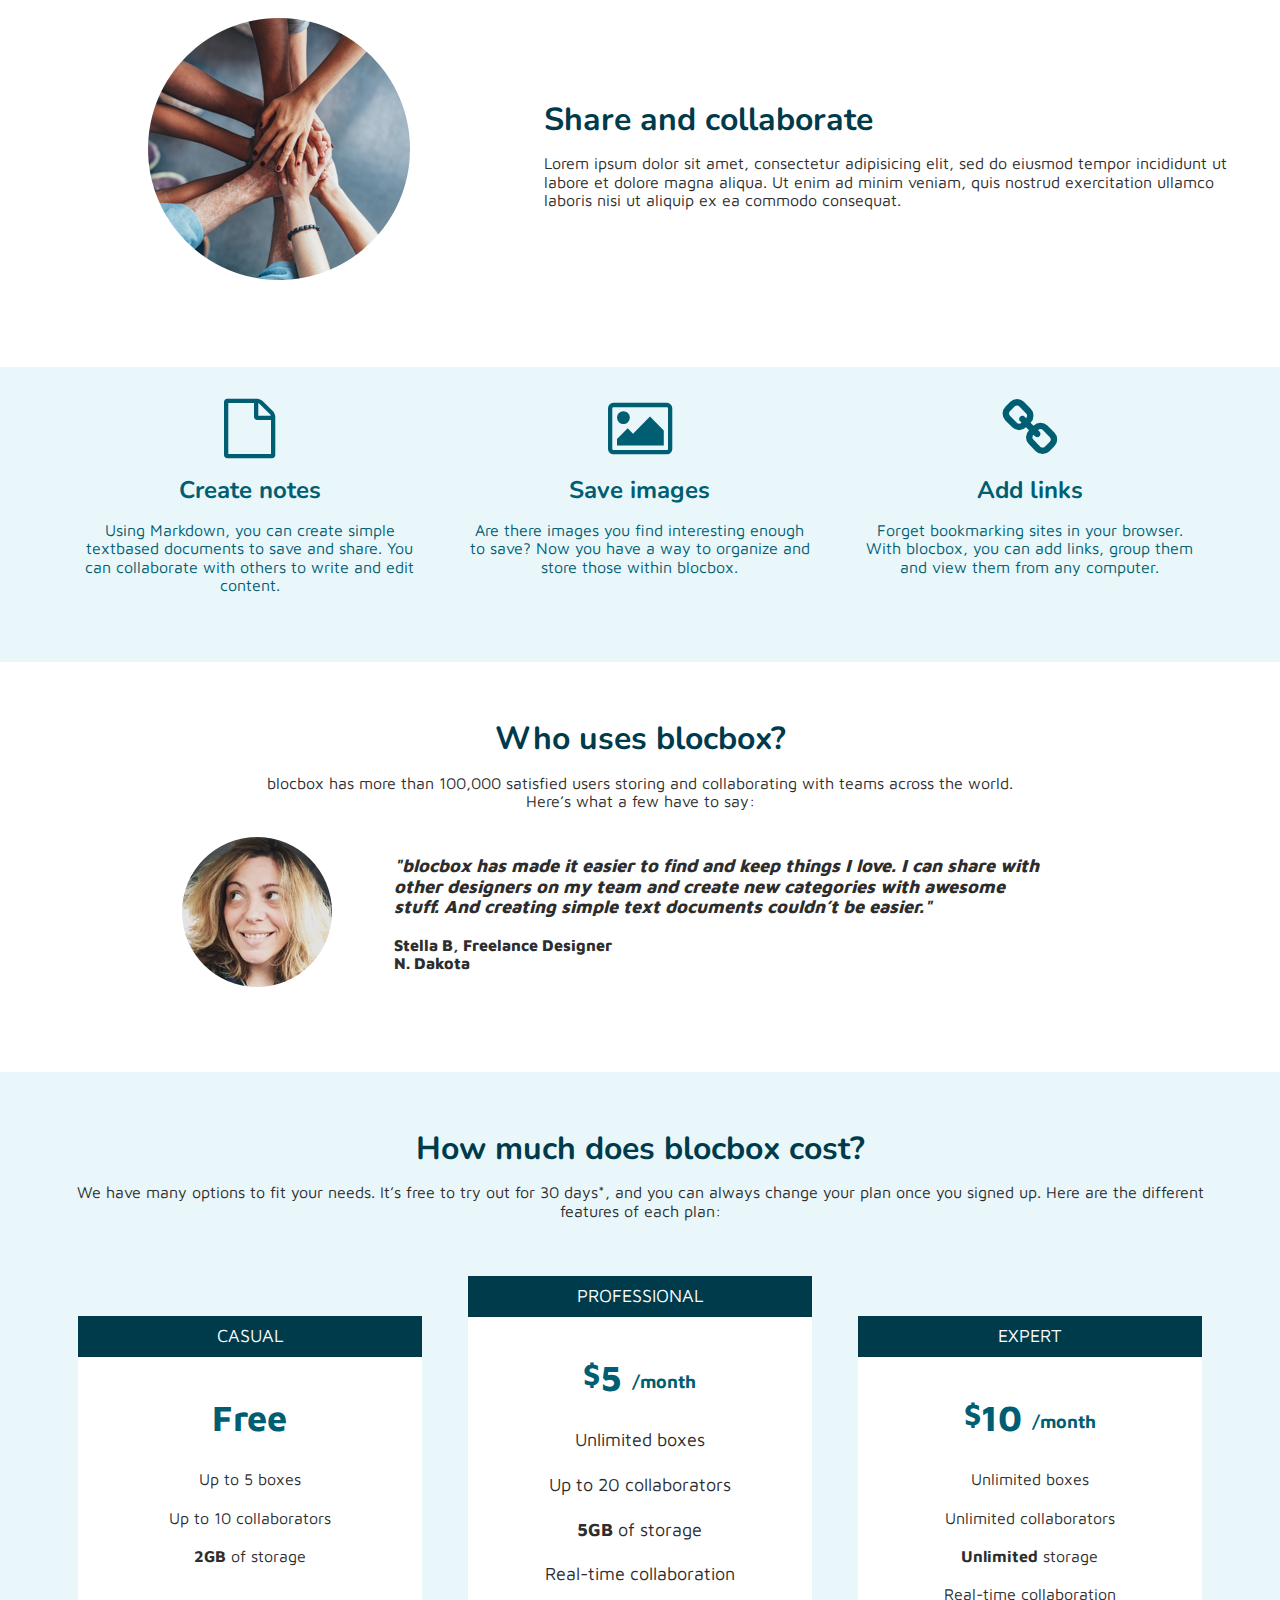
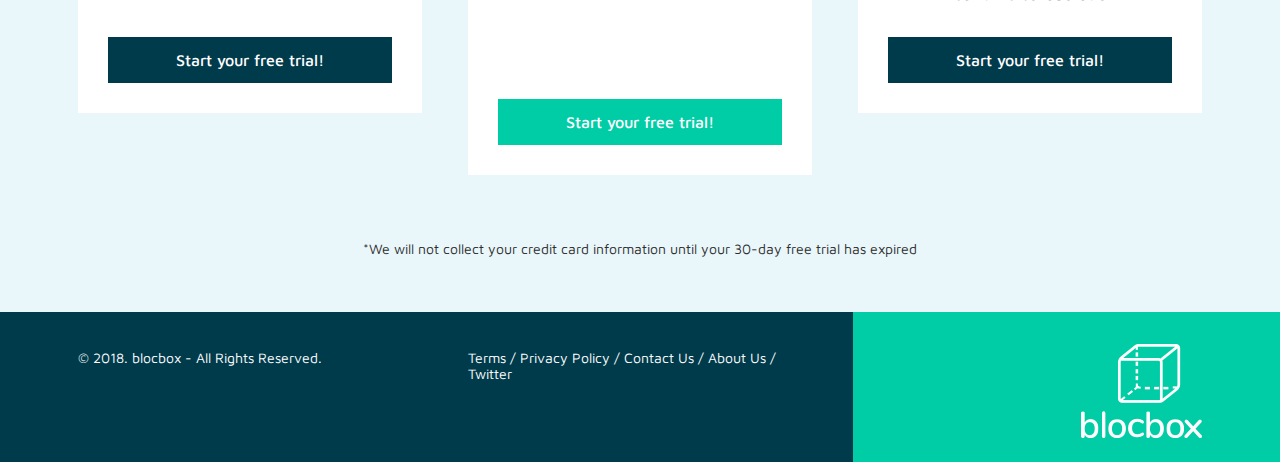
==== commit d868b732: "Assignment-32-completed" ====
--- a/index.html
+++ b/index.html
@@ -201,7 +201,7 @@
           <li><a href="">Twitter</a></li>
         </ul>
       </nav>
-      <div class="right-footer-clock one-third">
+      <div class="right-footer-block one-third">
         <img class="logo" src="images/site-logo-white.png" alt="blocbox"/>
       </div>
     </div>
--- a/css/style.css
+++ b/css/style.css
@@ -440,9 +440,8 @@
 
  /* FOOTER */
  footer {
-   background-color: #003B4C;
-   background-image: linear-gradient(to top,
-      #00CDA6 0%, #00CDA6 50%, #003B4C 50%, #003B4C 100%);
+background-color: #003B4C;
+  background-image: linear-gradient(to top, #00CDA6 0%, #00CDA6 50%, #003B4C 50%, #003B4C 100%);
    color: #FFFFFF;
    height: 150px;
    position: relative;
@@ -464,21 +463,23 @@
    text-decoration: none;
  }
  footer .right-footer-block {
-   background-color: transparent;
- }
+  background-color: transparent;
+ }
+
  footer .logo{
    padding: 2.35em 0;
    margin: 0 auto;
    display: block;
+   float: right;
  }
 
 
 
   @media (min-width: 992px) {
    footer {
-     background-color: #3498DB;
+     background-color: #003B4C;
      background-image: linear-gradient(to left,
-        #00CDA6 0%, #00CDA6 33.33337%, #003B4C 33.33337%, #003B4C 100%);
+        #00CDA6 0%, #00CDA6 33.33333%, #003B4C 33.33333%, #003B4C 100%);
      height: 150px;
    }
    footer p, footer nav ul{
@@ -486,7 +487,7 @@
      text-align: left;
    }
    footer .right-footer-block {
-     background-color: #3498DB;
+     background-color: #00CDA6;
    }
    footer .logo{
      padding: 2em 0 2em 1.5em;
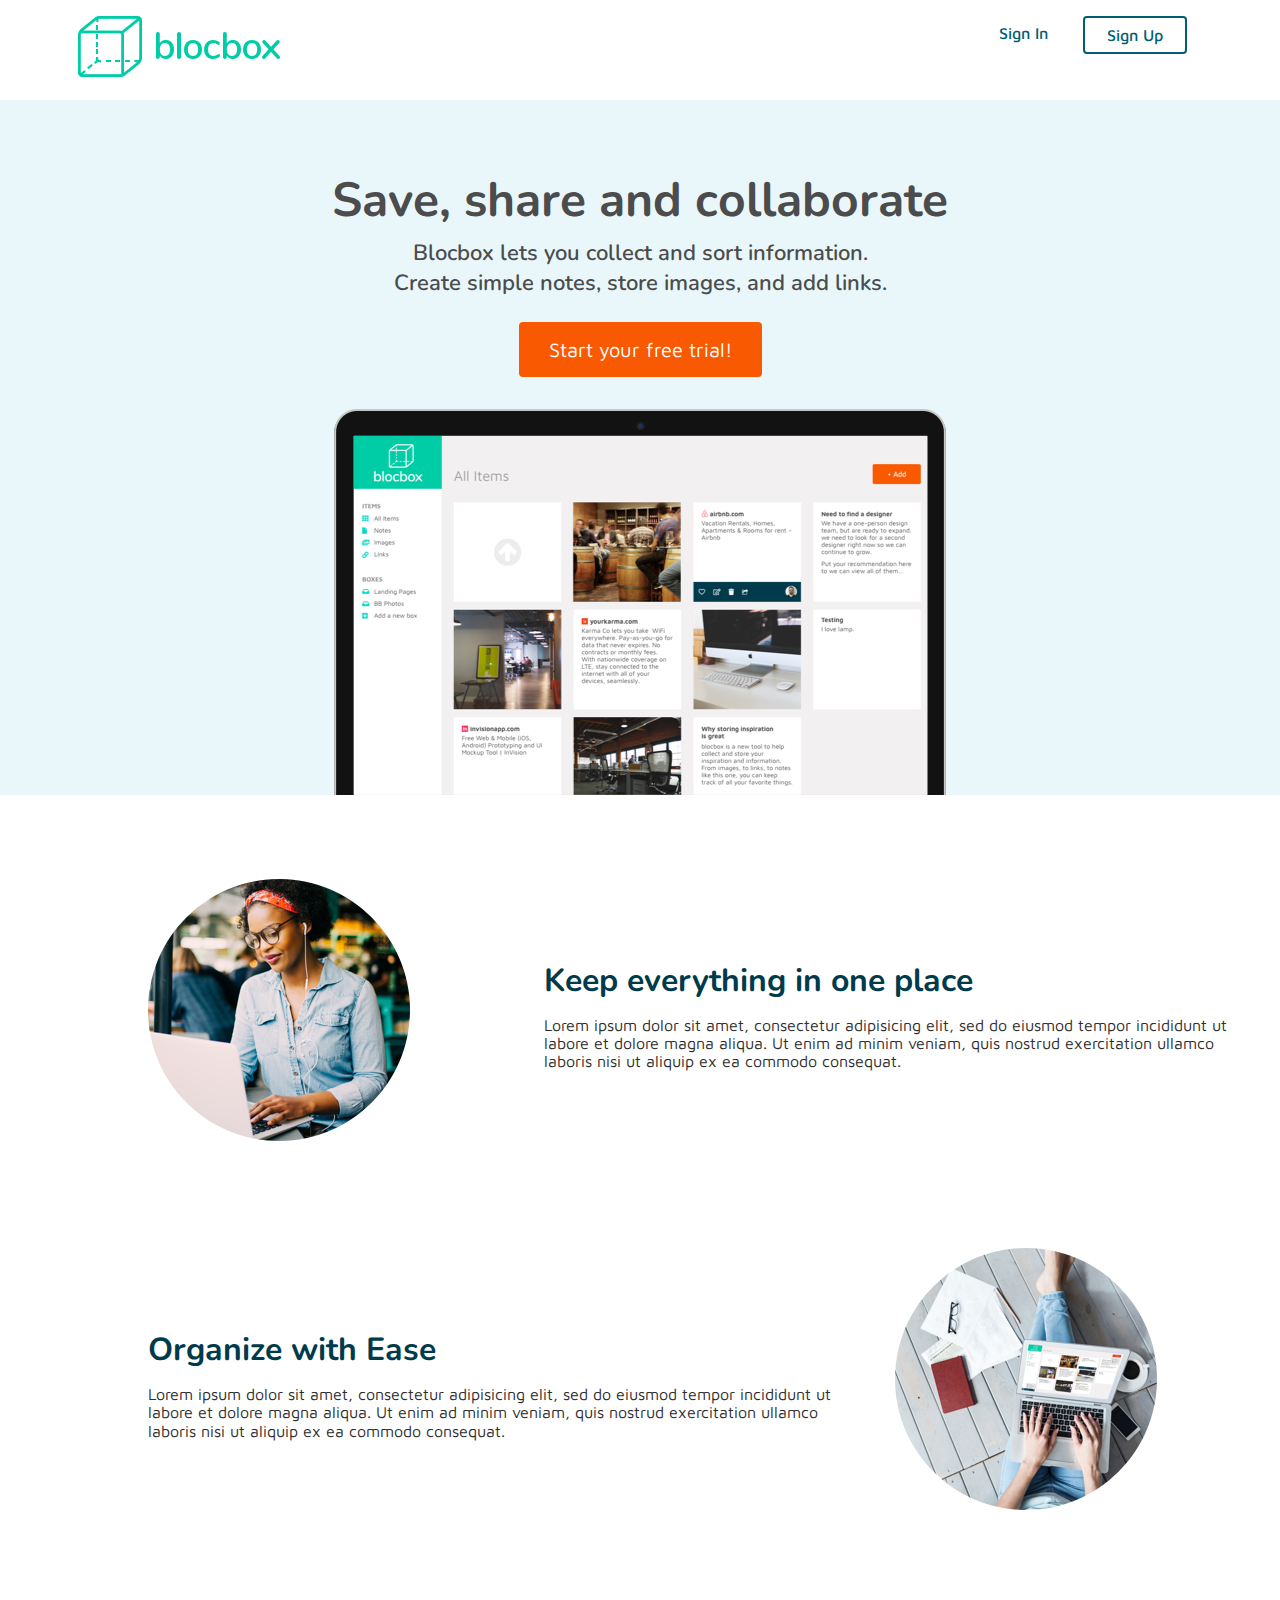
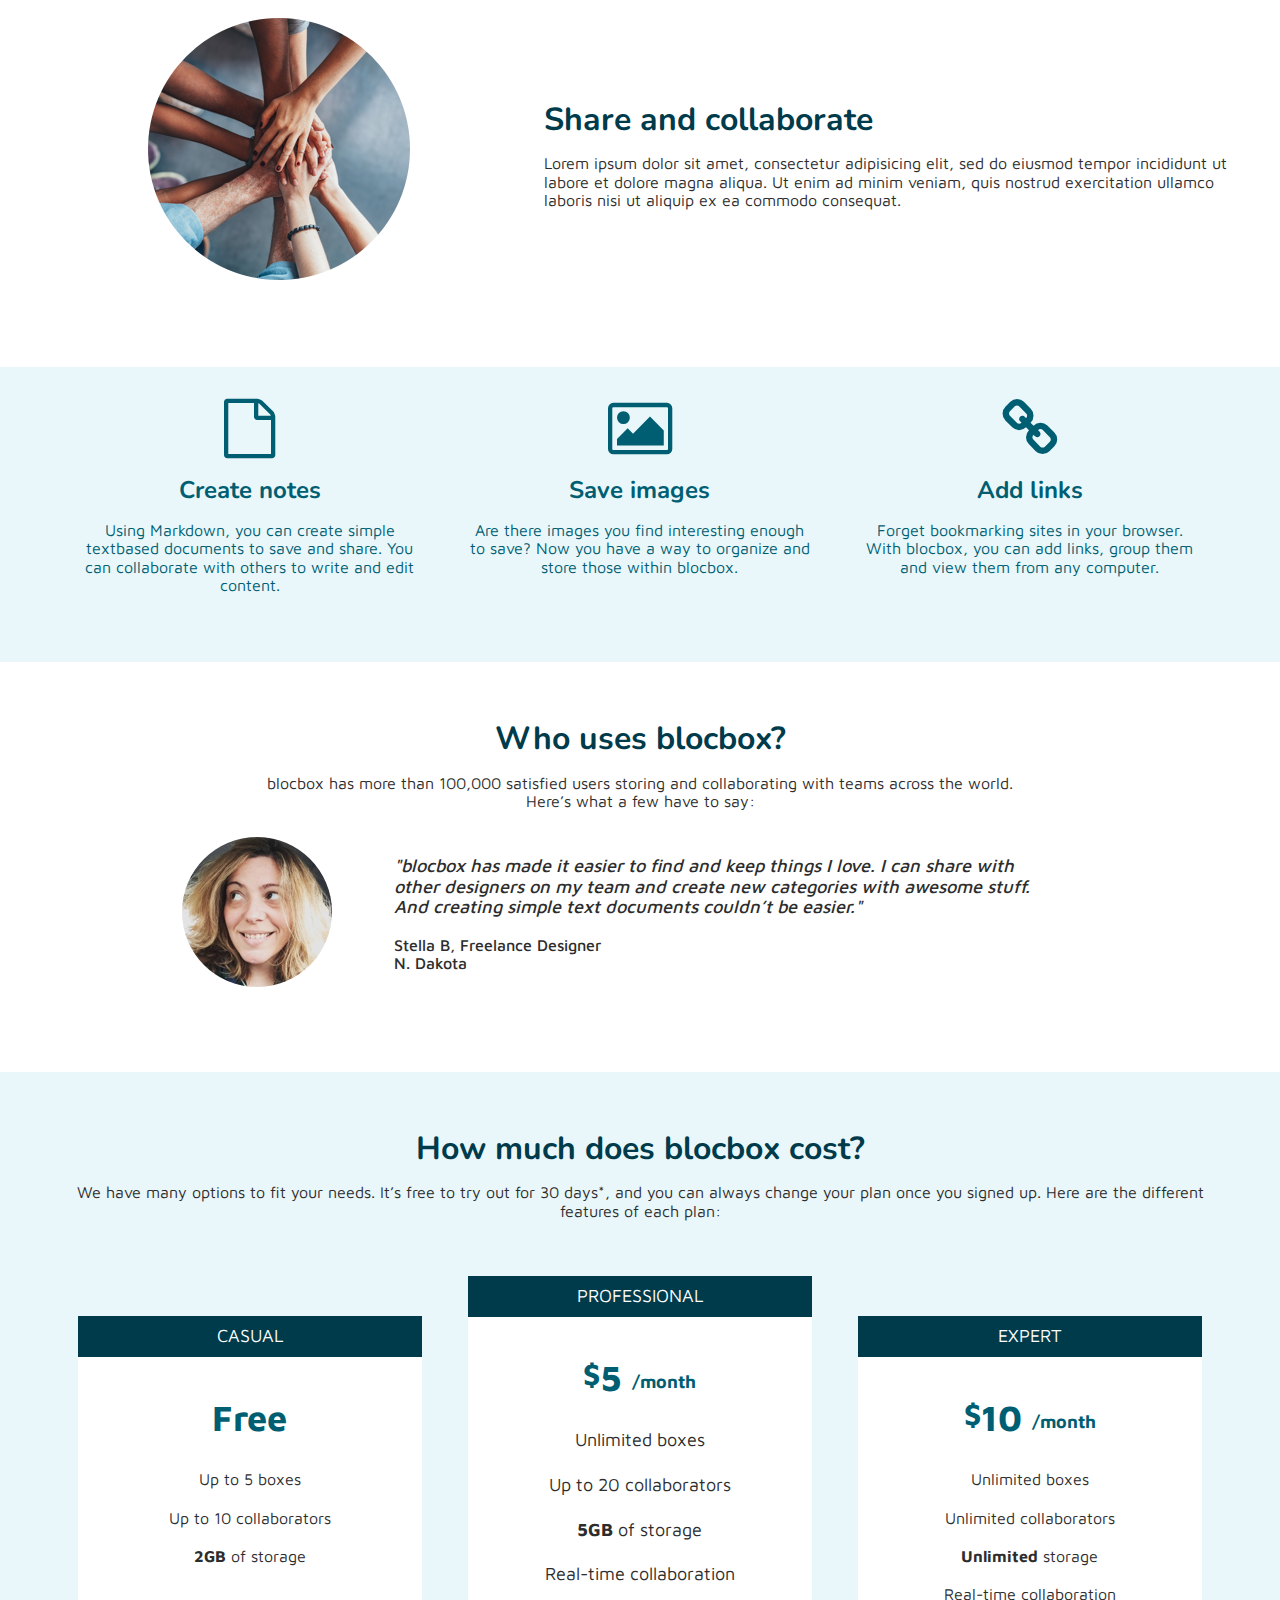
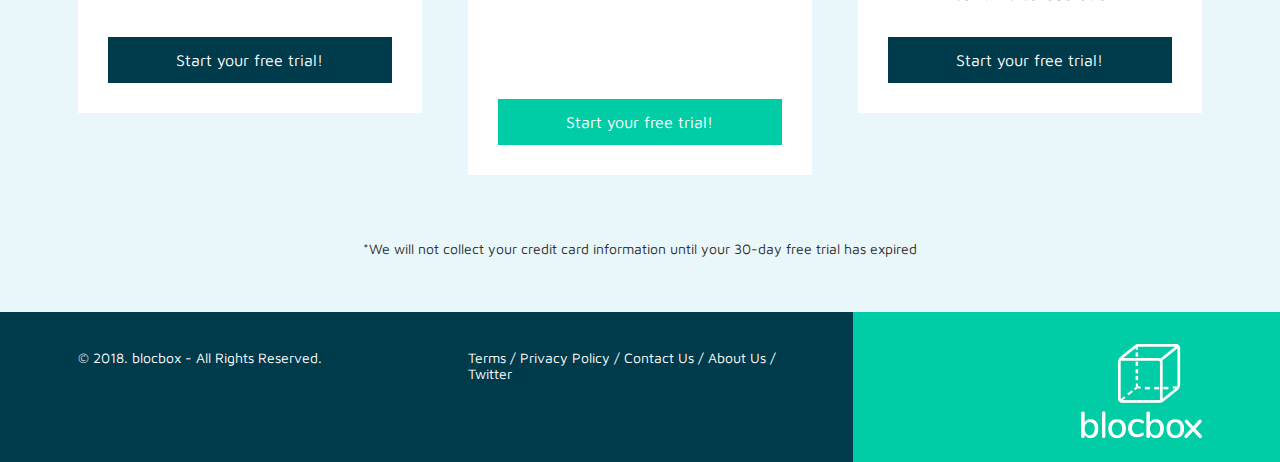
==== commit 5f3fb955: "Checkpoint-34-completed" ====
--- a/index.html
+++ b/index.html
@@ -6,6 +6,7 @@
   <title>Save, share, and collaborate  |  Blocbox</title>
   <!-- Google fonts -->
 <link href="https://fonts.googleapis.com/css?family=Maven+Pro|Nunito" rel="stylesheet">
+<link href="https://fonts.googleapis.com/css?family=Maven+Pro:400,500,700,900" rel="stylesheet">
 
 <!-- CSS -->
 <link rel="stylesheet" href="css/normalize.css">
--- a/css/style.css
+++ b/css/style.css
@@ -117,7 +117,7 @@
    list-style-type: none;
    display: inline-block;
    margin:0 15px;
-   font-weight: 700;
+   font-weight: 500;
  }
  header nav ul > li.btn-outline {
    padding:8px 22px;
@@ -159,7 +159,7 @@
 .btn {
   border-radius: 4px;
   color: #FFFFFF;
-  font-weight: 500;
+  font-weight: 400;
   text-decoration: none;
   padding: 14px 30px;
   background: #F95900;
@@ -429,7 +429,7 @@
 
 .testimonial-txt p {
   text-align: left;
-  font-weight: 800;
+  font-weight: 500;
 }
 
 #quote {
@@ -491,6 +491,256 @@
    }
    footer .logo{
      padding: 2em 0 2em 1.5em;
+   }
+ }
    
-/* Overrides  */
-
+/* Dashboard */
+
+.dashboard {
+  background: rgba(229, 227, 227, 30);
+}
+
+.left-nav {
+  height: 100vh;
+  width: 14.66666667%;
+  color: #4C4C4C;
+  background: #FFFFFF;
+  float: left;
+  position: fixed;
+  display: block;
+
+}
+
+.left-nav .site-logo {
+  padding: 20px 0;
+  background: #00CDA6;
+  display: block;
+  text-align: center;
+}
+
+.left-nav .items {
+  padding: 0 6%;
+}
+
+.left-nav .items p {
+  font-weight: 400;
+  text-transform: uppercase;
+  font-size: 16px;
+  color: #4C4C4C;
+  line-height: 18px;
+  margin-top: 40px;
+}
+
+.left-nav .items ul {
+  margin: 0 0 40px;
+  padding: 0;
+
+}
+
+.left-nav .items ul li {
+  list-style: none;
+  margin-bottom: 15px;
+}
+
+.left-nav .items ul li a {
+  color: #4C4C4C;
+  text-decoration: none;
+  font-weight: 100;
+}
+
+.left-nav .items ul li a i {
+  width: 16px;
+  text-align: center;
+  margin-right:8px;
+  color: #00CDA6;
+}
+
+/* left navbar settings */
+
+.left-nav .settings {
+  position: absolute;
+  background:#003B4C;
+  width: 100%;
+  bottom: 0;
+  left: 0;
+  right: 0;
+  padding: 10px 0;
+}
+
+.left-nav .settings img {
+  height: 35px;
+  width: 35px;
+  border-radius: 50%;
+  margin-left: 10px;
+  display: inline-block;
+}
+
+.left-nav .settings p {
+  display: inline-block;
+  vertical-align: top;
+  padding-top: 8px;
+  font-weight: 400;
+  margin: 0 0 0 10px;
+  color: #FFFFFF;
+}
+
+.left-nav .settings a {
+  color: #FFFFFF;
+  text-decoration: none;
+  text-align: right;
+  margin-right: 10px;
+  margin-top: 8px;
+}
+
+
+/* Content */
+
+.content {
+  padding: 6em 1% 1.5em;
+  float: right;
+  width: 98%;
+  position: relative;
+}
+
+.content .header {
+  margin: 0 1% 20px;
+}
+
+.content .header h1 {
+  font-family: "Maven Pro", Helvetica, Arial, sans-serif;
+  font-weight: 400;
+  margin: 0 0 30px;
+  font-size: 36px;
+  color: rgba(76, 76, 76, 50);
+  line-height: 44px;
+  float: left;
+  dispaly: inline-block;
+}
+
+.content .header > a {
+  float: right;
+}
+
+.content-item {
+  width: 96%;
+  margin: 0 2% 25px;
+  float: left;
+  display: block;
+}
+
+.item-box {
+  display: block;
+  height: 230px;
+  background: #FFFFFF;
+  position: relative;
+  overflow: hidden;
+  padding: 20px;
+}
+
+/* Media queries from demo */
+/* Larger Mobile Devices */
+ @media (min-width:460px) {
+   .content {
+     padding:1.5em 1%;
+     float:right;
+     width:90%;
+     position: relative;
+   }
+   .content-item {
+     width:46%;
+     margin:0 2% 25px;
+     float:left;
+     display:block;
+   }
+ }
+/* Tablets */
+ @media (min-width:768px) {
+   .content {
+     padding:1.5em 5%;
+     float:right;
+     width:90%;
+     position: relative;
+   }
+   .content > .container {
+     width:700px;
+   }
+   .content-item {
+     width:31.33333%;
+     margin:0 1% 25px;
+   }
+ }
+/* Laptops and Desktops */
+ @media (min-width:992px) {
+   .content {
+     padding:1.5em 1%;
+     float:right;
+     width:83.33333333%;
+     position: relative;
+   }
+   .content > .container {
+     width:auto;
+   }
+   .content-item {
+     width:23%;
+     margin:0 1% 25px;
+   }
+ }
+
+ /* Content Items */
+
+ .item-box > img {
+  position: absolute;
+  height: 100%;
+  width: auto;
+  top: 0;
+  left: 0;
+  right: 0;
+}
+
+.item-box h2 {
+  font-family: "Maven Pro", Helvetica, Arial, sans-serif;
+  font-weight: 600;
+  font-size: 16px;
+  line-height: 18px;
+  margin:0;
+}
+
+.item-box h2 a {
+  color: #4C4C4C;
+  text-decoration: none;
+}
+
+.item-box h2 img {
+  width: 16px;
+  height: 16px;
+  position: relative;
+  top: 2px;
+  margin-right: 5px;
+}
+
+.item-box p {
+  font-size: 16px;
+  color: #4C4C4C;
+  line-height: 20px;
+  margin: 5px 0 0;
+}
+
+.item-box i {
+  font-size: 70px;
+  color: #E5E3E3;
+  display: block;
+  text-align: center;
+  margin-top: 20px
+}
+
+.item-box i + p {
+  text-align: center;
+  font-weight: bold;
+  color: #BCBCBC;
+}
+}
+}
+}
+
+
+ }}
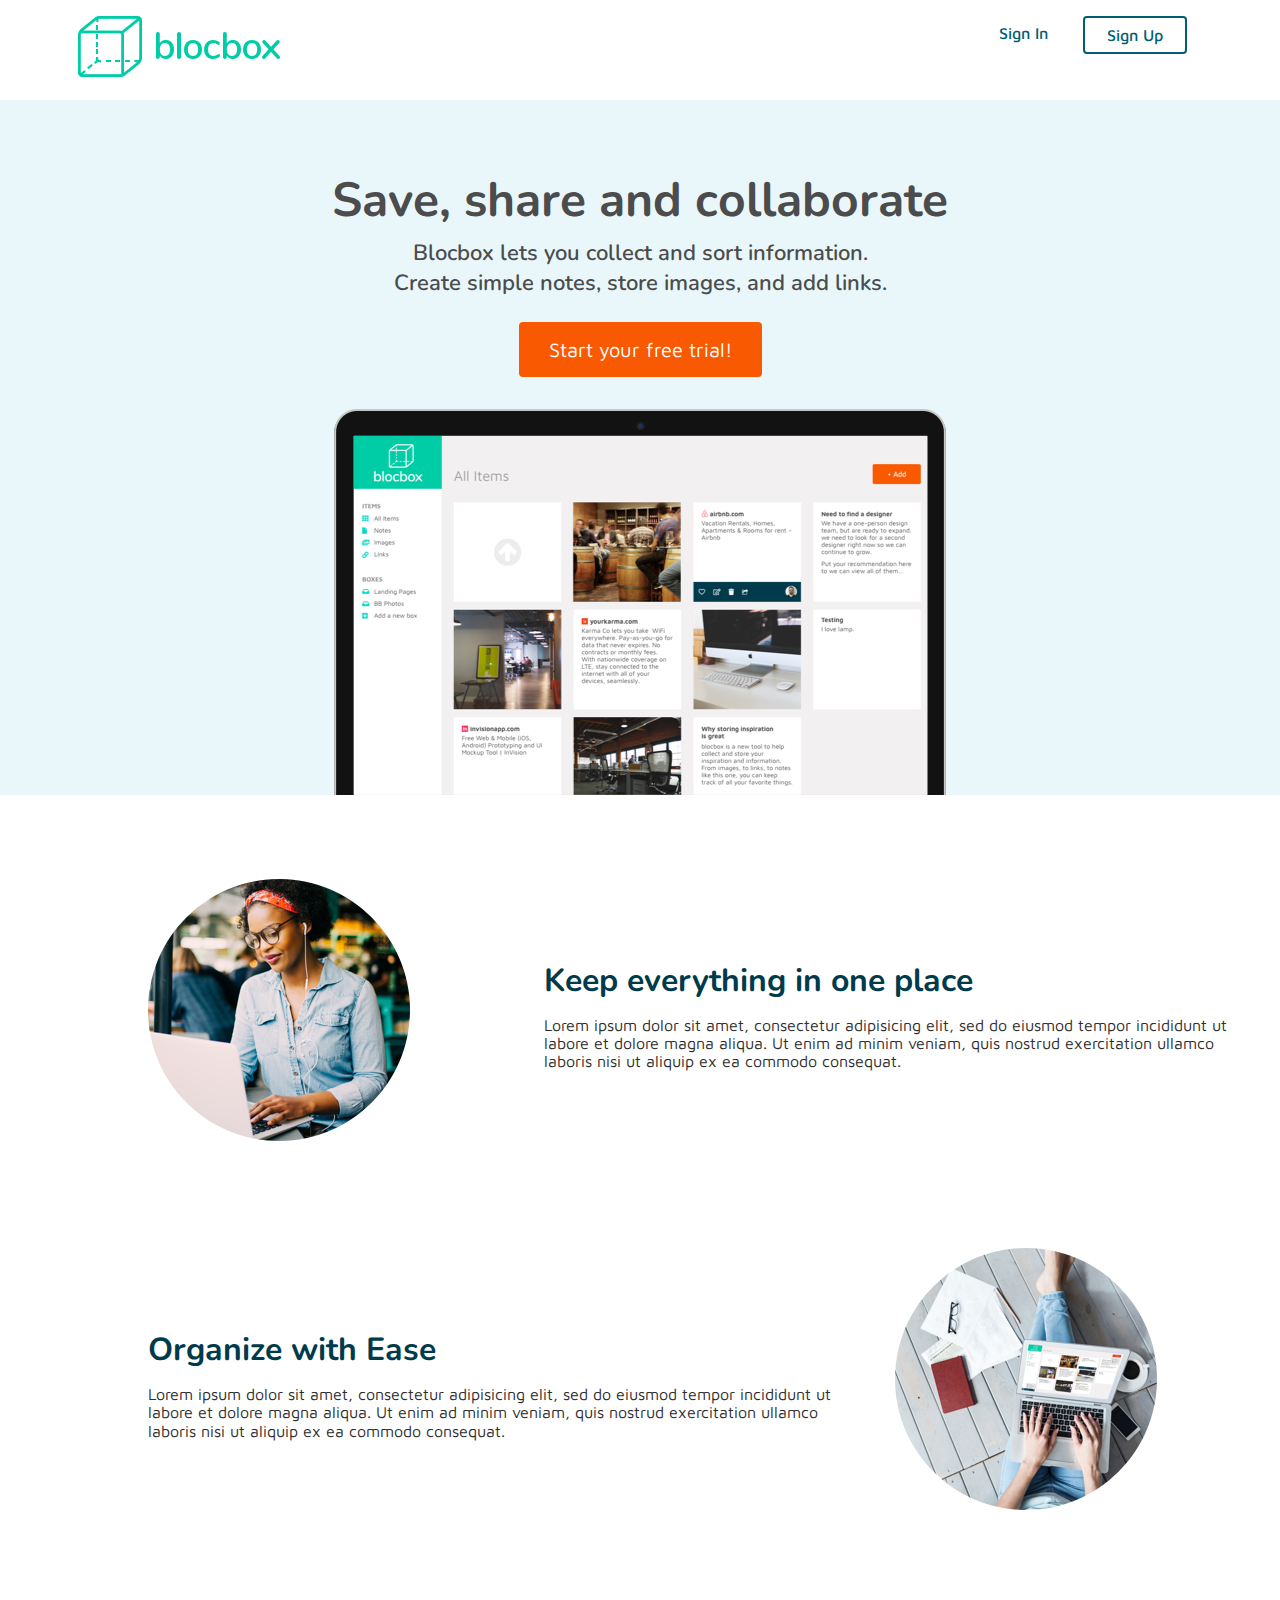
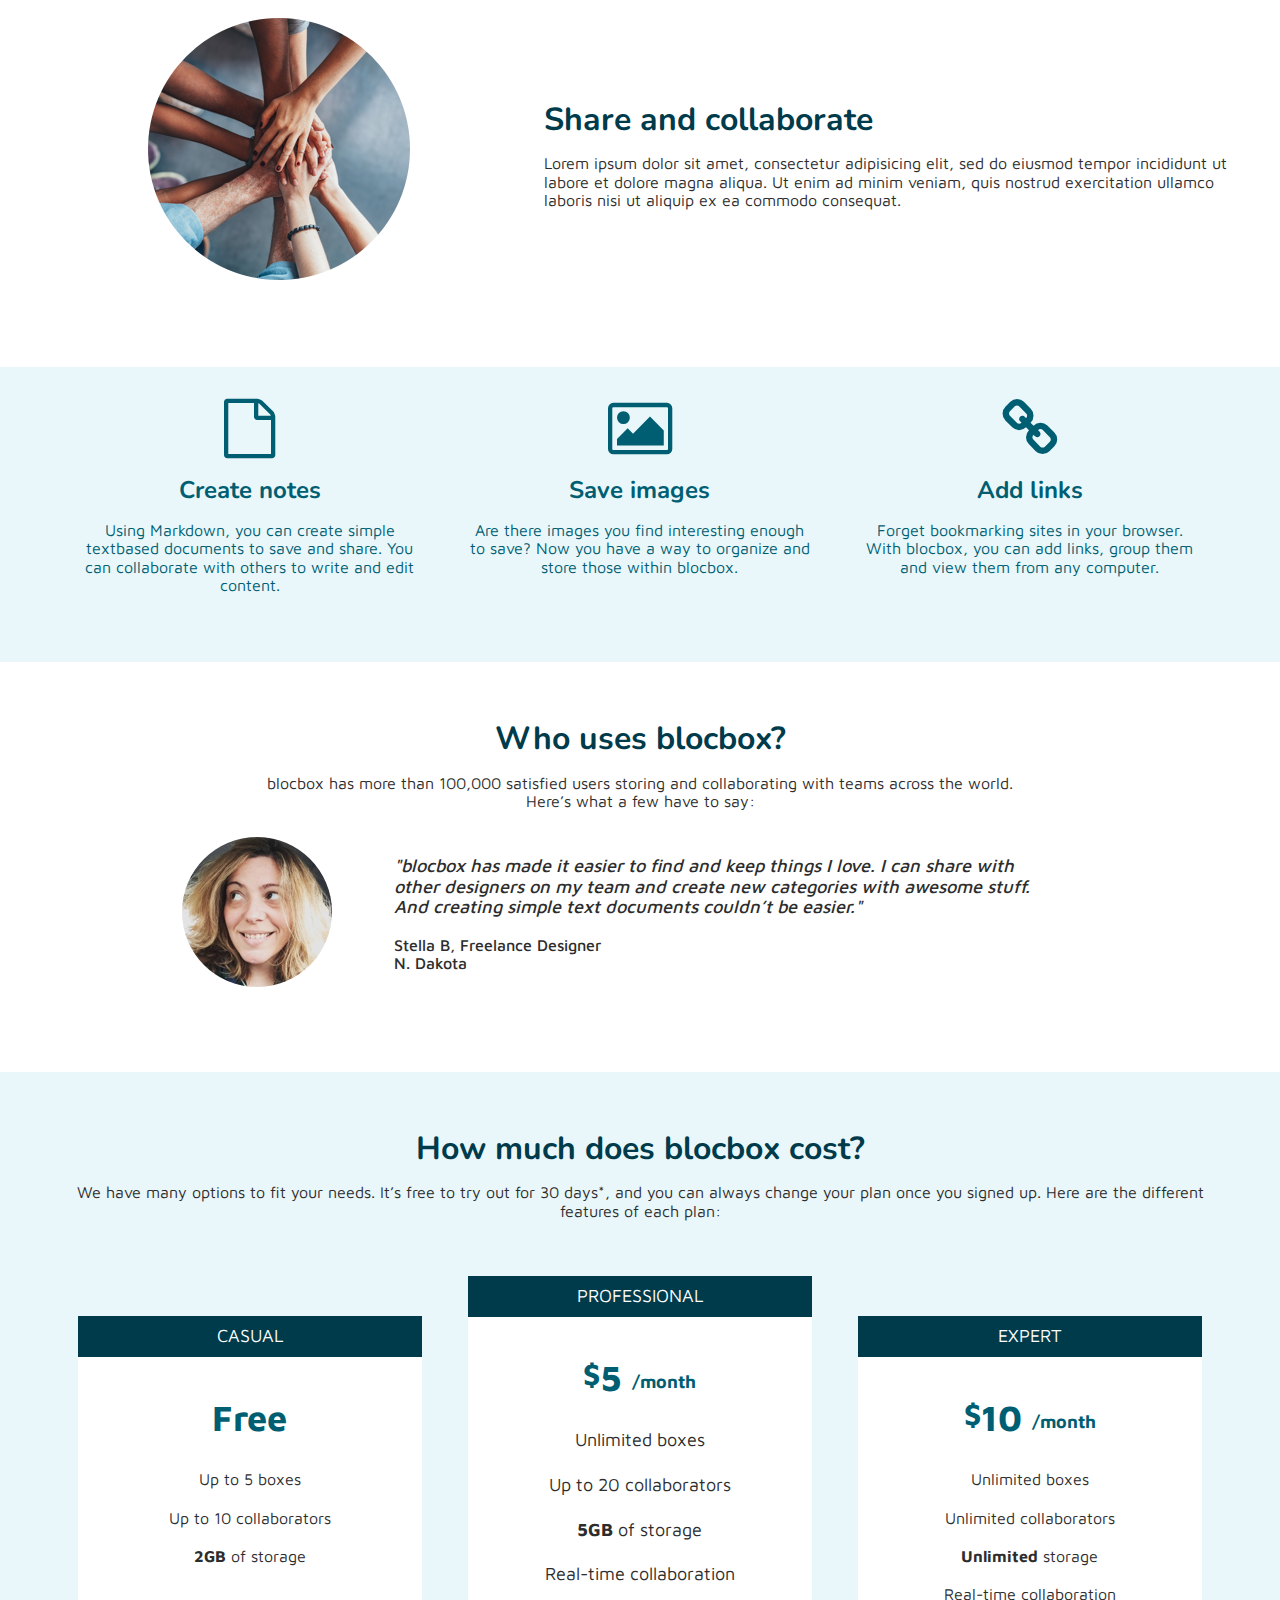
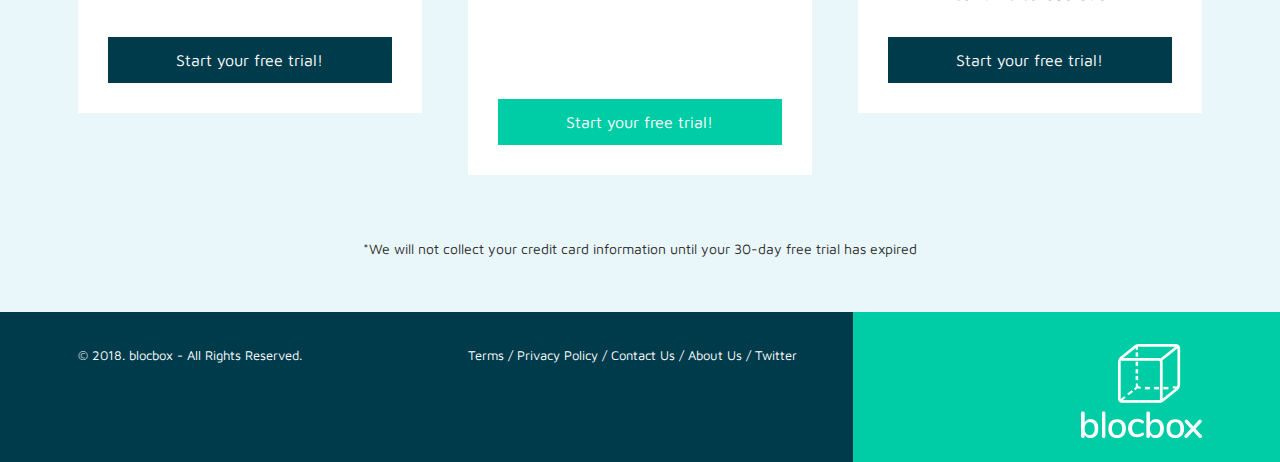
==== commit 7f2f8c14: "saving before javascript checkpoint" ====
--- a/index.html
+++ b/index.html
@@ -14,6 +14,7 @@
 <link rel="stylesheet" href="css/font-awesome.css">
 <link rel="stylesheet" href="css/font-awesome.min.css">
 <link rel="stylesheet" href="https://cdnjs.cloudflare.com/ajax/libs/animate.css/3.5.2/animate.min.css" integrity="sha384-OHBBOqpYHNsIqQy8hL1U+8OXf9hH6QRxi0+EODezv82DfnZoV7qoHAZDwMwEJvSw" crossorigin="anonymous">
+<link rel="stylesheet" href="css/dropit.css">
 
 </head>
 <body>
@@ -26,7 +27,7 @@
         <a href="index.html" class="site-logo"><img src="images/site-logo-2.png" alt="Blocbox" /></a>
       </div>
       <div class="one-half">
-        <ul>
+        <ul class="sign-in">
           <li><a href="signin.html">Sign In</a></li>
           <li class="btn-outline"><a href="signup.html">Sign Up</a></li>
         </ul>
@@ -184,6 +185,7 @@
     </section>
 
     -->
+  
   </main>
 
 
@@ -203,10 +205,12 @@
         </ul>
       </nav>
       <div class="right-footer-block one-third">
-        <img class="logo" src="images/site-logo-white.png" alt="blocbox"/>
+        <a href="index.html"><img class="logo" src="images/site-logo-white.png" alt="blocbox"/></a>
       </div>
     </div>
   </footer>
   </footer>
+<script src="js/jquery-3.3.1.min.js"></script>
+<script src="js/dropit.js"></script>  
 </body>
 </html>--- a/css/style.css
+++ b/css/style.css
@@ -341,7 +341,7 @@
 
 .box h4 {
   font-family: "Maven Pro", Helvetica, Arial, sans-serif;
-  font-weight: 600px;
+  font-weight: 400px;
   font-size: 36px;
   color: #005E72;
   margin: 0 0 0 0;
@@ -449,7 +449,7 @@
    z-index: 0;
  }
  footer p, footer nav ul {
-   font-size:14px;
+   font-size:13px;
    font-weight:100;
    text-align: center;
    margin: 10px auto 0;
@@ -468,22 +468,24 @@
 
  footer .logo{
    padding: 2.35em 0;
-   margin: 0 auto;
+   margin: 0 0 0 0;
    display: block;
    float: right;
+ 
  }
 
 
 
   @media (min-width: 992px) {
    footer {
-     background-color: #003B4C;
-     background-image: linear-gradient(to left,
+    background-color: #003B4C;
+        background-image: linear-gradient(to left,
         #00CDA6 0%, #00CDA6 33.33333%, #003B4C 33.33333%, #003B4C 100%);
      height: 150px;
    }
    footer p, footer nav ul{
      padding: 2em 0;
+     margin-left: 0;
      text-align: left;
    }
    footer .right-footer-block {
@@ -491,6 +493,7 @@
    }
    footer .logo{
      padding: 2em 0 2em 1.5em;
+     background-color: transparent;
    }
  }
    
@@ -588,6 +591,7 @@
   color: #FFFFFF;
   text-decoration: none;
   text-align: right;
+  margin-left: 10px;
   margin-right: 10px;
   margin-top: 8px;
 }
@@ -738,9 +742,67 @@
   font-weight: bold;
   color: #BCBCBC;
 }
-}
-}
-}
-
-
- }}
+ /* Assignment */
+
+
+
+.items li:hover {
+  background-color: #E5E3E3;
+}
+
+.active {
+  background-color: #E5E3E3;
+}
+
+ /* More Media Queries */
+  @media (max-width:992px) {
+    .one-half a {
+      display: block;
+      text-align: center;
+
+    }
+    .one-half ul {
+      display: block;
+      position: relative;
+      width: 100%;
+}
+
+
+.one-half .sign-in {
+      display: block;
+      text-align: center;
+
+ }
+
+
+footer .container {
+  width: 100%;
+  overflow: visible;
+  text-align: center;
+  background-color: #003B4C;
+}
+ footer {
+  overflow: visible;
+ }
+
+    .one-third img {
+      display: block;
+      text-align: center;
+
+    }
+
+    footer {
+      position: relative;
+    }
+
+      .right-footer-block.one-third {
+      display: block;
+      text-align: center;
+      position: relative;
+    }
+
+      .right-footer-block.one-third img {
+      display: block;
+      text-align: center;
+    }
+}--- a/css/dropit.css
+++ b/css/dropit.css
@@ -0,0 +1,28 @@
+/*
+ * Dropit v1.1.0
+ * http://dev7studios.com/dropit
+ *
+ * Copyright 2012, Dev7studios
+ * Free to use and abuse under the MIT license.
+ * http://www.opensource.org/licenses/mit-license.php
+ */
+
+/* These styles assume you are using ul and li */
+.dropit {
+    list-style: none;
+	padding: 0;
+	margin: 0;
+}
+.dropit .dropit-trigger { position: relative; }
+.dropit .dropit-submenu {
+    position: absolute;
+    top: 100%;
+    left: 0; /* dropdown left or right */
+    z-index: 1000;
+    display: none;
+    min-width: 150px;
+    list-style: none;
+	padding: 0;
+	margin: 0;
+}
+.dropit .dropit-open .dropit-submenu { display: block; }
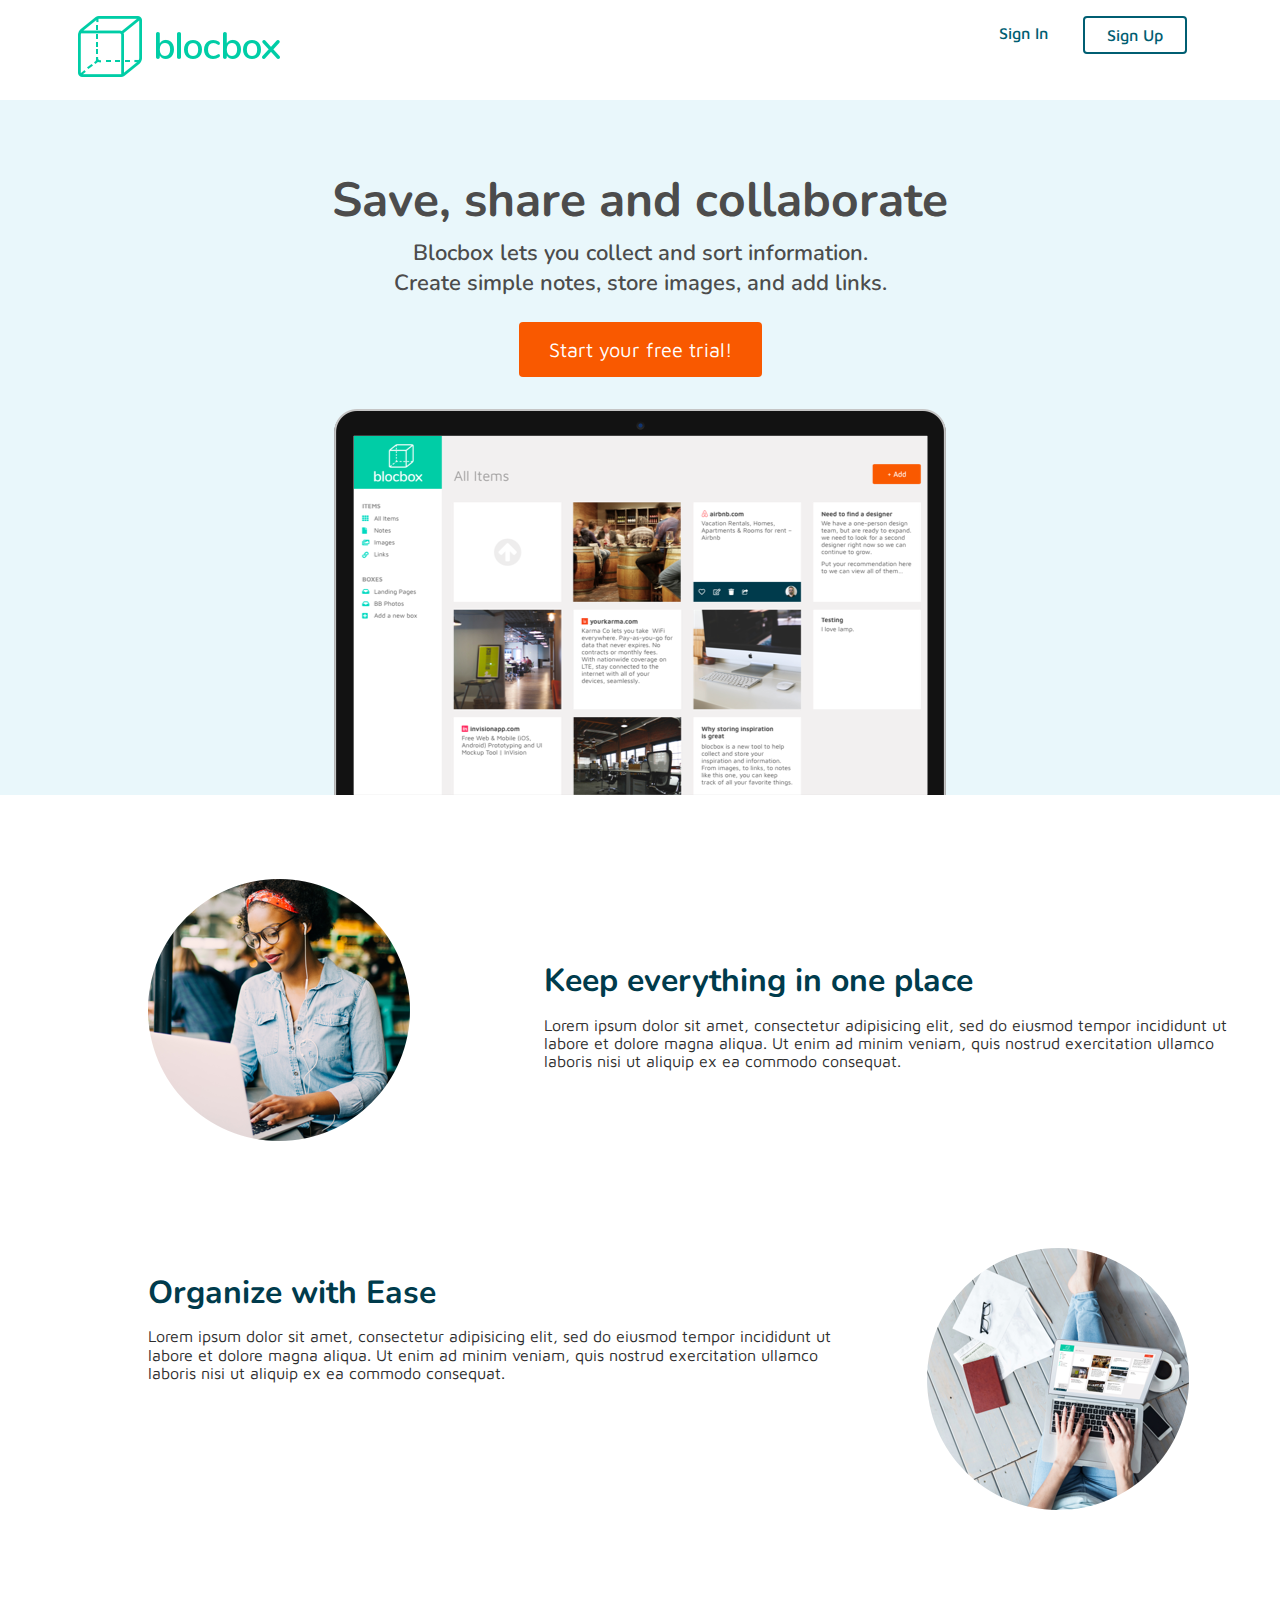
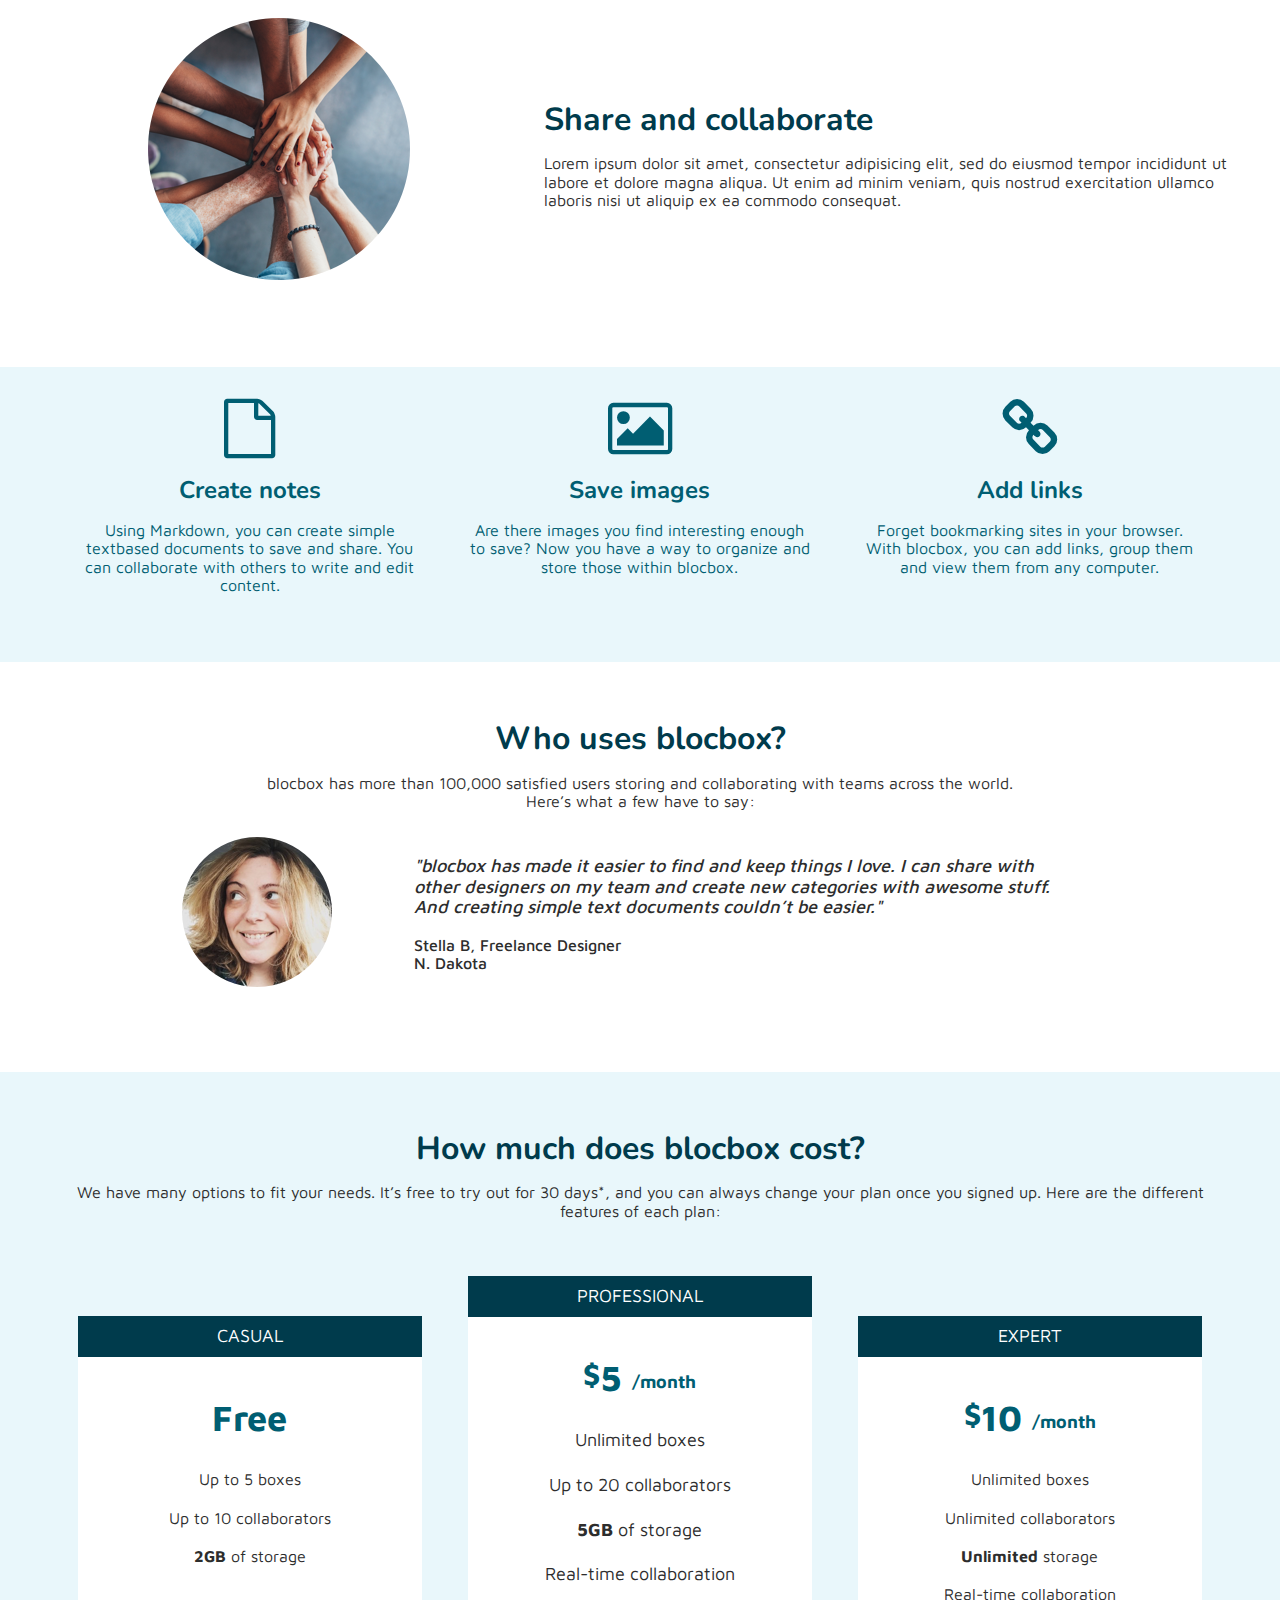
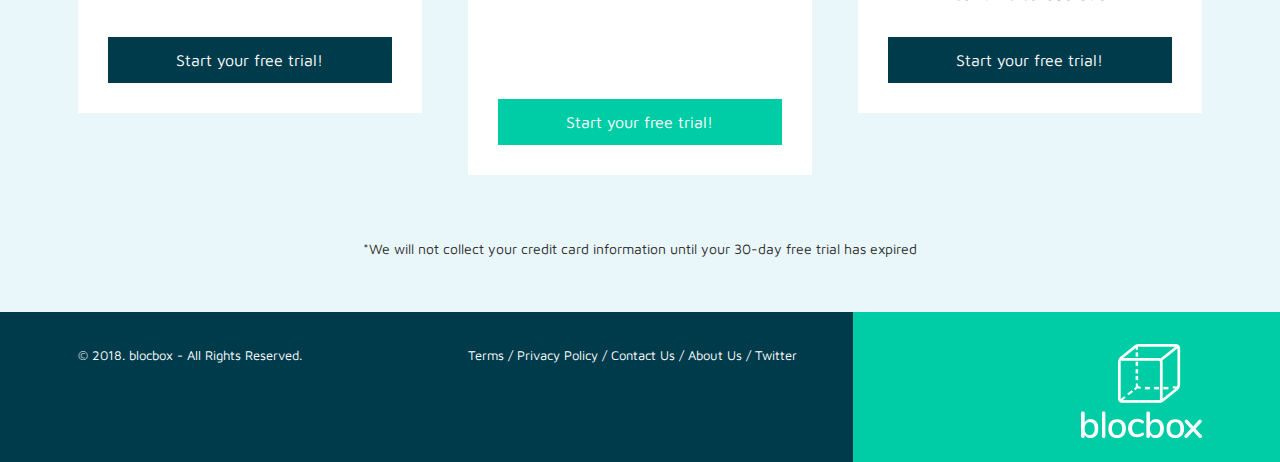
==== commit b3a1f20c: "final push, deploying blocbox" ====
--- a/index.html
+++ b/index.html
@@ -60,13 +60,14 @@
       </div>
 
       <div class="container benefits-block">
+       <div class="float-right">
+        <img src="images/benefit-2.png"/>
+        </div>
        <div class="float-txt">
         <h2>Organize with Ease</h2>
         <p>Lorem ipsum dolor sit amet, consectetur adipisicing elit, sed do eiusmod tempor incididunt ut labore et dolore magna aliqua. Ut enim ad minim veniam, quis nostrud exercitation ullamco laboris nisi ut aliquip ex ea commodo consequat.</p>
         </div>
-         <div class="float-img">
-        <img src="images/benefit-2.png"/>
-        </div>
+         
       </div>
 
   
--- a/css/style.css
+++ b/css/style.css
@@ -236,6 +236,14 @@
 .benefits-block p, h2 {
   text-align: left;
 
+}
+
+.float-right {
+    display: inline-block;
+    width: 30%;
+    margin: 20px;
+    vertical-align: middle;
+    float: right;
 }
 
 
@@ -409,14 +417,16 @@
     width: 20%;
     margin: 10px;
     vertical-align: middle;
+    margin-right: 30px;
 }
 
 .testimonial-txt {
     display: inline-block;
     width: 70%;
-    margin: 10px;
     vertical-align: middle;
     text-align: center;
+    margin-left: 10px;
+
 }
 
 .testimonials p {
@@ -499,20 +509,78 @@
    
 /* Dashboard */
 
+.left-nav {
+  height: 100%;
+  width: 280px;
+  position:absolute;
+  -webkit-transition: all 0.3s ease-in-out;
+  -moz-transition: all 0.3s ease-in-out;
+  -o-transition: all 0.3s ease-in-out;
+  transition: all 0.3s ease-in-out;
+  transform: translate(-280px,0);
+    -webkit-transform: translate(-280px,0); /** Chrome & Safari **/
+    -o-transform: translate(-280px,0); /** Opera **/
+    -moz-transform: translate(-280px,0); /** Firefox **/
+}
+
+ .left-nav.open {
+   display:block;
+   width:280px;
+   background: #FFFFFF;
+   -webkit-transition: all 0.3s ease-in-out;
+   -moz-transition: all 0.3s ease-in-out;
+   -o-transition: all 0.3s ease-in-out;
+   transition: all 0.3s ease-in-out;
+   transform: translate(0,0);
+     -webkit-transform: translate(0,0); /** Chrome & Safari **/
+     -o-transform: translate(0,0); /** Opera **/
+     -moz-transform: translate(0,0); /** Firefox **/
+     z-index: 100;
+   }
+
+    .hamburger {
+   position:absolute;
+   z-index: 1000;
+   background:#003B4C;
+   color:#FFF;
+   text-decoration: none;
+   font-size: 22px;
+   padding: 10px 15px;
+   border-radius: 4px;
+   left: 5px;
+   top: 15px;
+ }
+
+  @media (min-width:992px) {
+    .left-nav {
+     height: 100vh;
+     width: 14.66666667%;
+     color: #4C4C4C;
+     background: #FFFFFF;
+     float: left;
+     position: fixed;
+     display: block;
+     transform: translate(0,0);
+     -webkit-transform: translate(0,0); /** Chrome & Safari **/
+     -o-transform: translate(0,0); /** Opera **/
+     -moz-transform: translate(0,0); /** Firefox **/
+   }
+   .left-nav.open {
+     width:14.66666667%;
+     transform: translate(0,0);
+     -webkit-transform: translate(0,0); /** Chrome & Safari **/
+     -o-transform: translate(0,0); /** Opera **/
+     -moz-transform: translate(0,0); /** Firefox **/
+   }
+   .hamburger {
+     display:none;
+   }
+ }
+
 .dashboard {
-  background: rgba(229, 227, 227, 30);
-}
-
-.left-nav {
-  height: 100vh;
-  width: 14.66666667%;
-  color: #4C4C4C;
-  background: #FFFFFF;
-  float: left;
-  position: fixed;
-  display: block;
-
-}
+  background: #F7F7F7;
+}
+
 
 .left-nav .site-logo {
   padding: 20px 0;
@@ -774,7 +842,7 @@
 
  }
 
-
+/*
 footer .container {
   width: 100%;
   overflow: visible;
@@ -805,4 +873,71 @@
       display: block;
       text-align: center;
     }
-}+
+    */
+
+    .
+
+
+
+
+
+
+    .float-right {
+      width: 100%;
+      text-align: center;
+      margin-right: 0px;
+      margin-left: 0px;
+    }
+
+      .float-img {
+      width: 100%;
+      text-align: center;
+      margin-right: 0px;
+      margin-left: 0px;
+    }
+
+      .float-txt h2 {
+
+      text-align: center;
+    }
+      .float-txt p {
+
+      text-align: center;
+    }
+
+       .float-txt  {
+        width: 100%;
+        margin-right: 0px;
+        margin-left: 0px;
+
+          }
+
+      .testimonial-img {
+      width: 100%;
+      text-align: center;
+      margin-right: 0px;
+      margin-left: 0px;
+
+
+      }
+      
+      .testimonial-txt {
+      width: 100%;
+      text-align: center;
+      margin-right: 0px;
+      margin-left: 0px;
+
+      }
+.footer-nav-block {
+  background-color: #003B4C;
+  position: absolute;
+}
+
+.footer-nav-block .logo {
+  text-align: center;
+  overflow: visible;
+
+}
+
+}
--- a/css/dropit.css
+++ b/css/dropit.css
@@ -1,3 +1,4 @@
+
 /*
  * Dropit v1.1.0
  * http://dev7studios.com/dropit
@@ -8,21 +9,88 @@
  */
 
 /* These styles assume you are using ul and li */
-.dropit {
+.dropit  {
     list-style: none;
-	padding: 0;
-	margin: 0;
+    padding: 0;
+    margin: 15px 0 0;
+    float: right;
+    display: inline-block;
 }
 .dropit .dropit-trigger { position: relative; }
 .dropit .dropit-submenu {
+
     position: absolute;
     top: 100%;
-    left: 0; /* dropdown left or right */
+    right: 0; /* dropdown left or right */
     z-index: 1000;
     display: none;
+    min-width: 100px;
+    list-style: none;
+    padding: 20px;
+    margin: 24px 0 0;
+}
+
+ .dropit .dropit-open .dropit-submenu { 
+   display: block;
+   background: #E5E3E3;
+   border-radius: 4px;
+ }
+
+ /* Triangle only for top */
+ .dropit.menu-top .dropit-open .dropit-submenu:after {
+  content: " ";
+  position: absolute;
+  border-style: solid;
+  border-width: 0 8px 8px;
+  border-color: #E5E3E3 transparent;
+  display: block;
+  width: 0;
+  z-index: 1;
+  top: -8px;
+  right: 10px;
+ }
+ .dropit .dropit-open .dropit-submenu li {
+  display: block;
+  margin-bottom: 20px;
+ }
+ .dropit .dropit-open .dropit-submenu li:last-child {
+  margin-bottom: 0px;
+ }
+ .dropit .dropit-open .dropit-submenu li a {
+  color:#34495E;
+  text-decoration: none;
+  font-family: "Maven Pro", Helvetica, Arial, sans-serif;
+  font-weight:100;
+ }
+
+  .dropit .dropit-open .dropit-submenu li i {
+  margin-right: 6px;
+ }
+
+/*Assignment*/
+
+.menu-bottom.dropit .dropit-submenu {
+
+
+    bottom: 0%;
+    top: unset;
+    margin-bottom:60px;
     min-width: 150px;
-    list-style: none;
-	padding: 0;
-	margin: 0;
+    max-height: 100px;
 }
-.dropit .dropit-open .dropit-submenu { display: block; }
+
+
+ /* Triangle only for bottom*/
+ .dropit.menu-bottom .dropit-open .dropit-submenu:after {
+  content: " ";
+  float: right;
+  position: relative;
+  width: 0; 
+  height: 0; 
+  border-left: 8px solid transparent;
+  border-right: 8px solid transparent;
+  z-index: 1;
+  border-top: 10px solid #E5E3E3;
+  top: 24px;
+  right: -10px;
+ }
